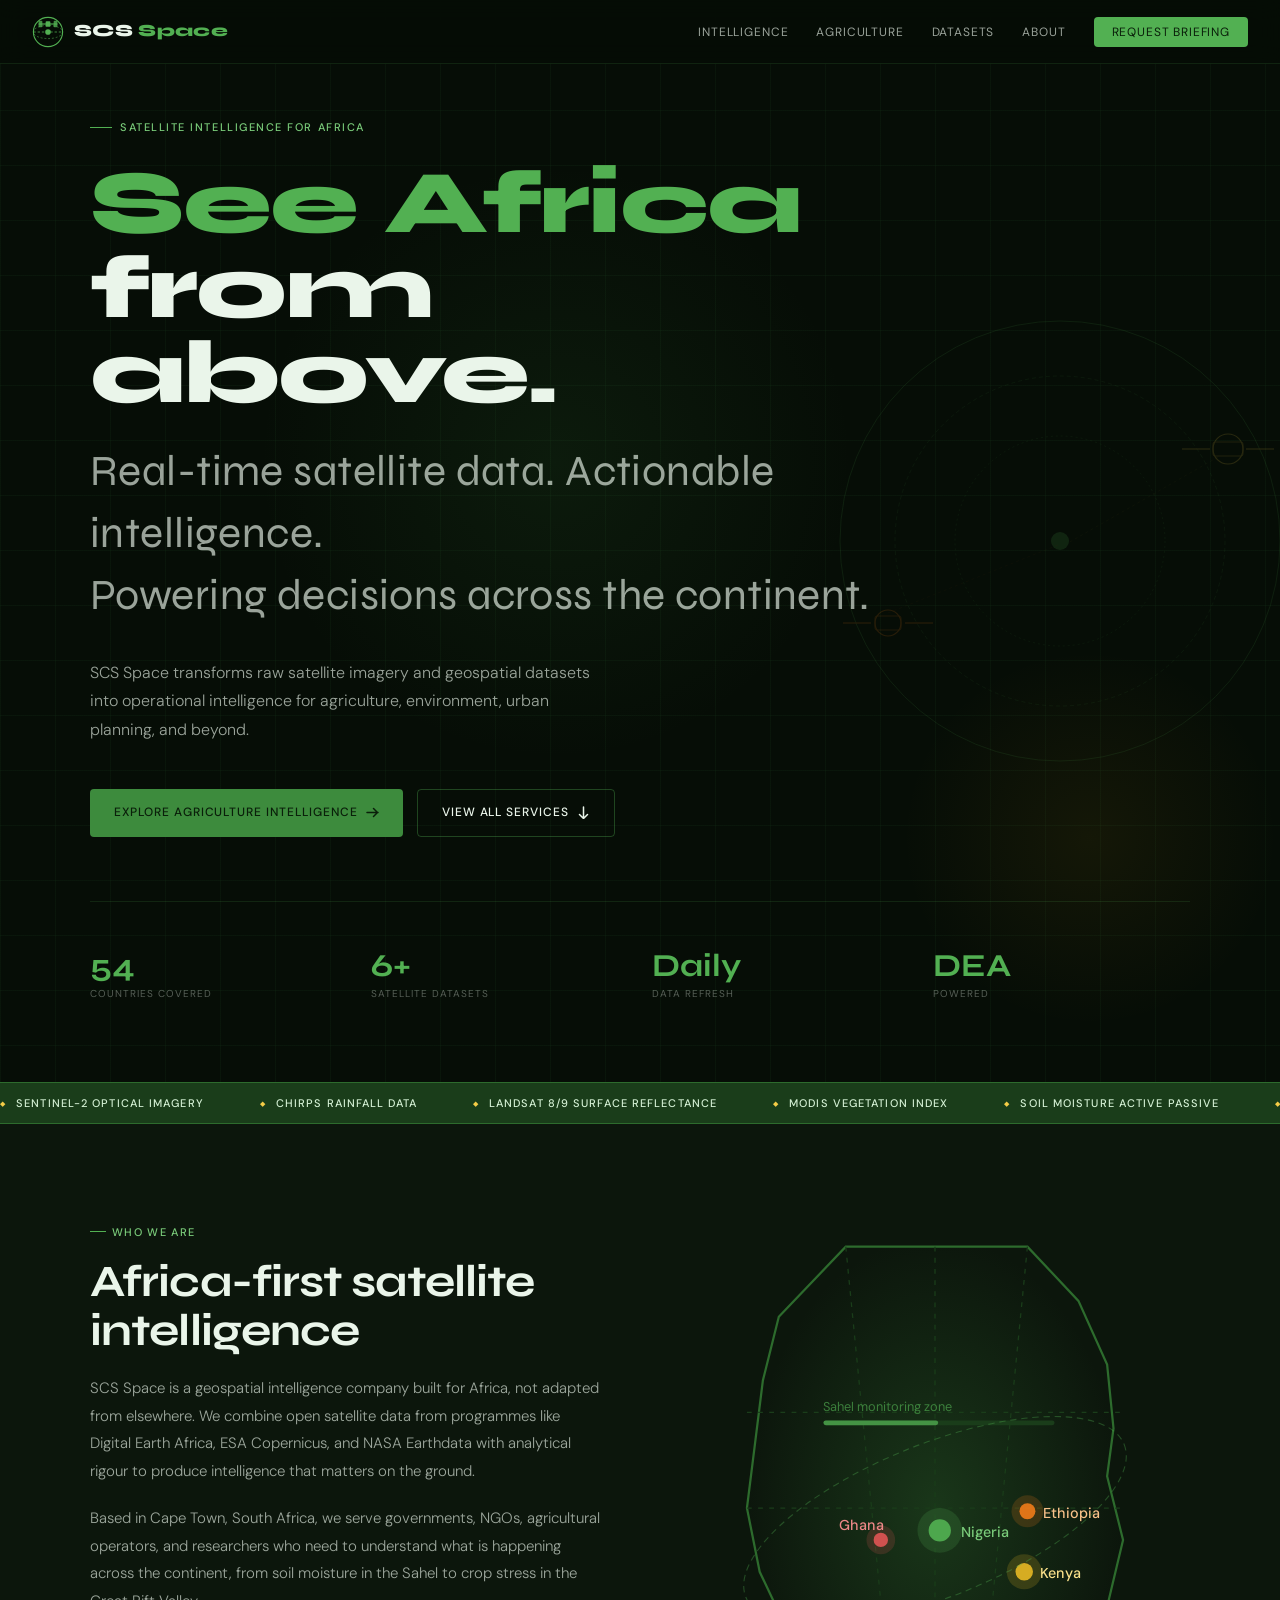
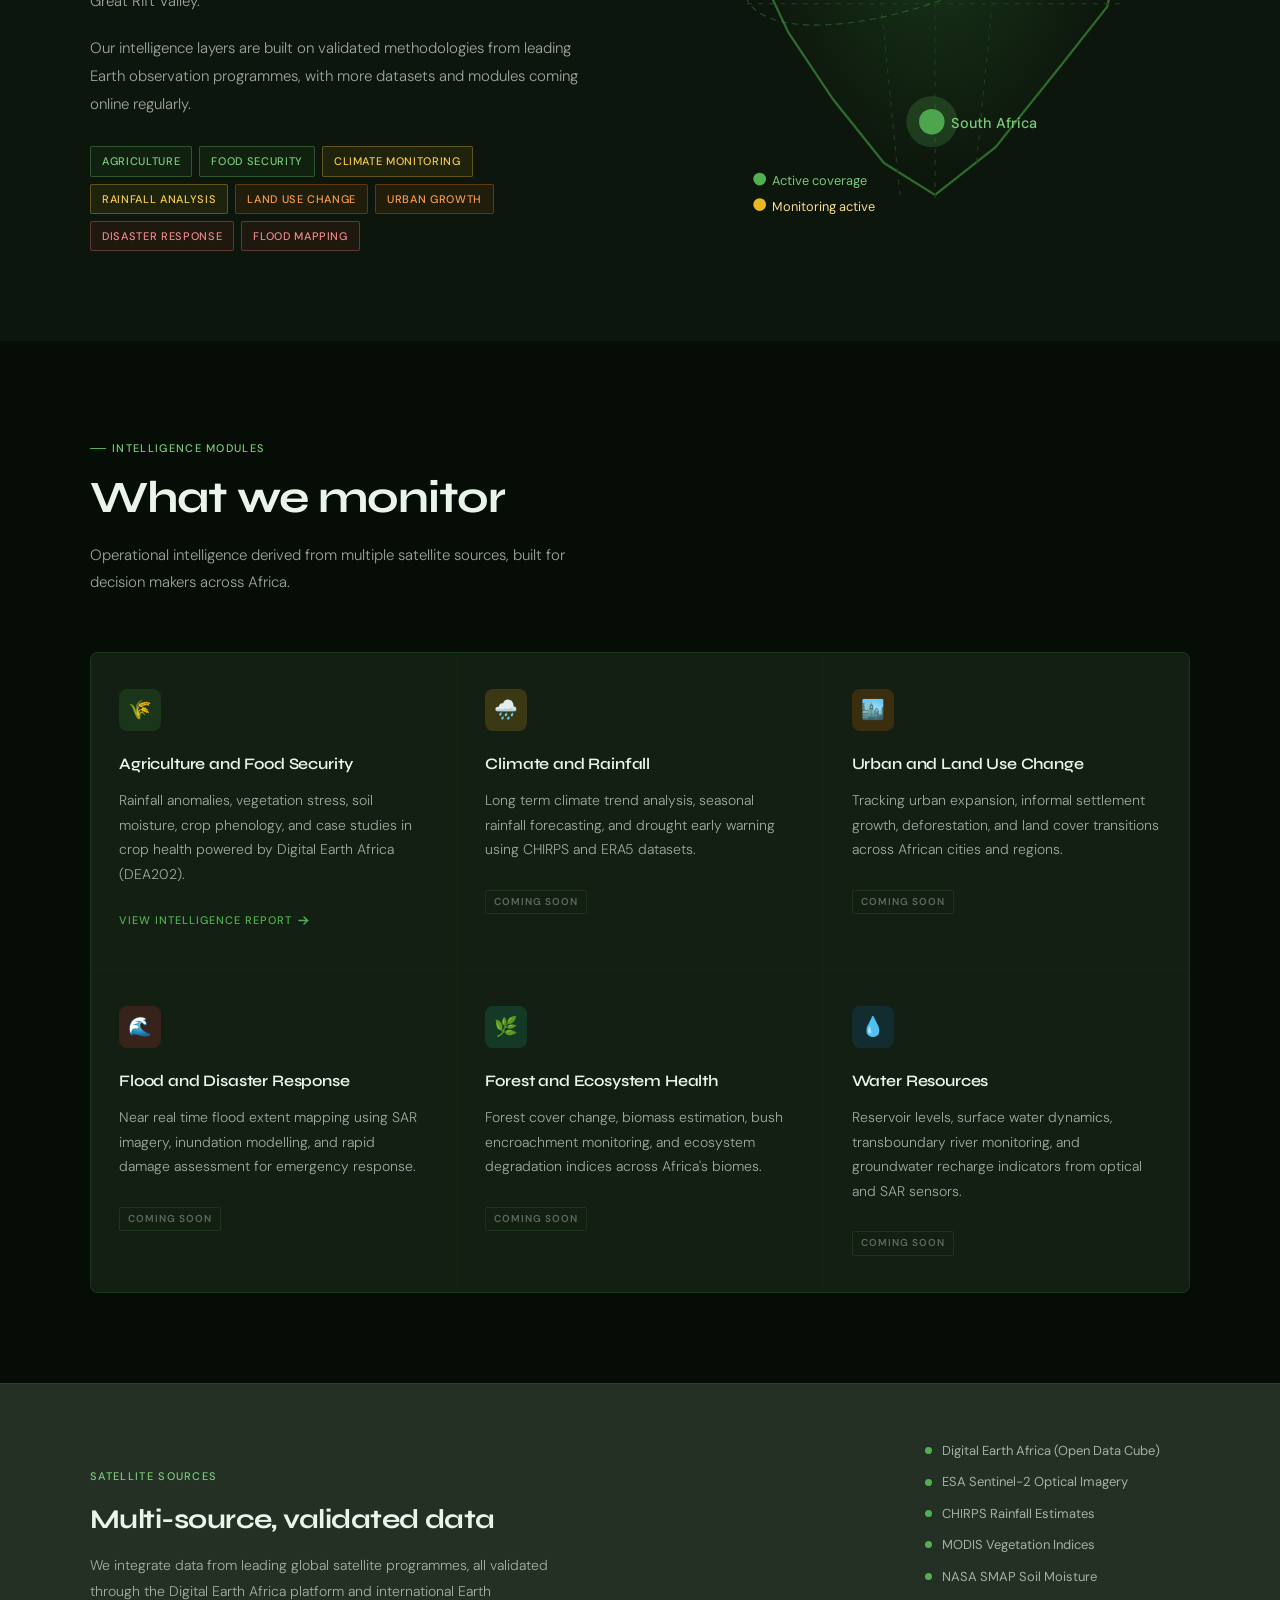
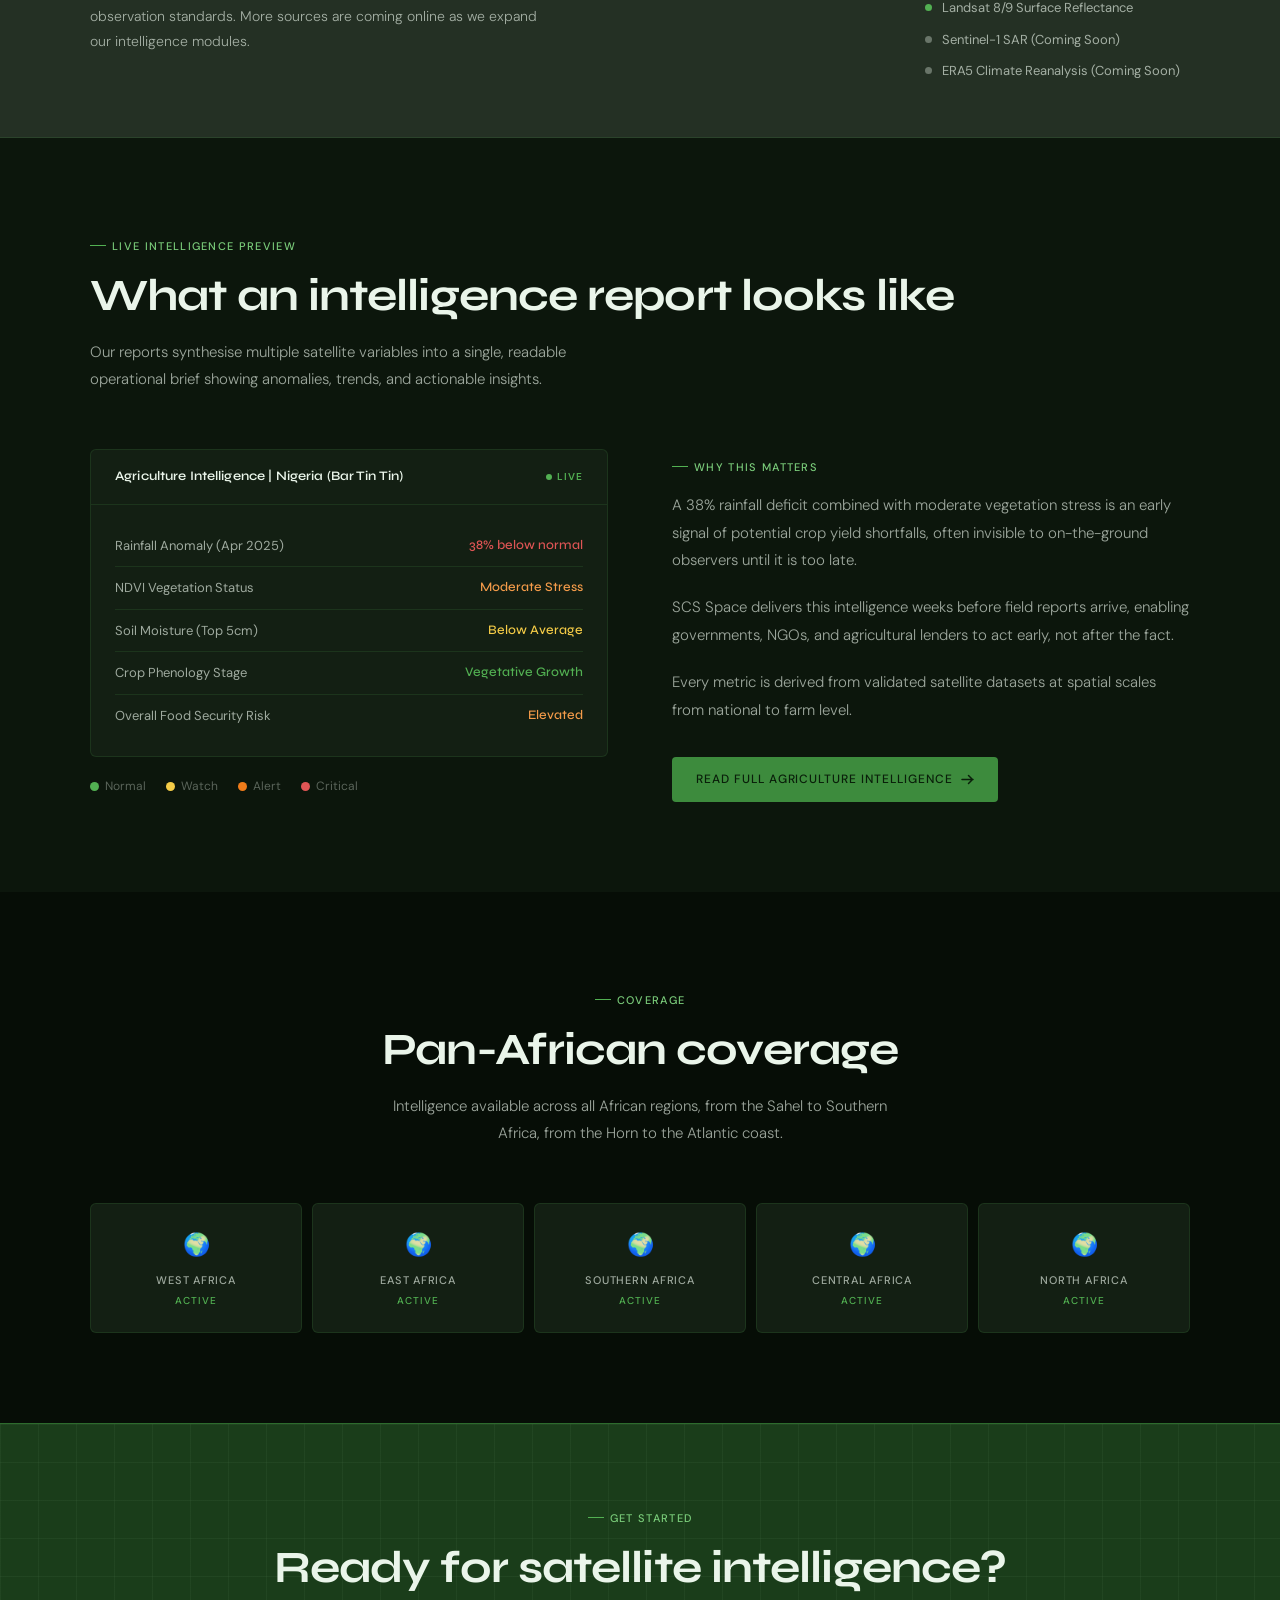
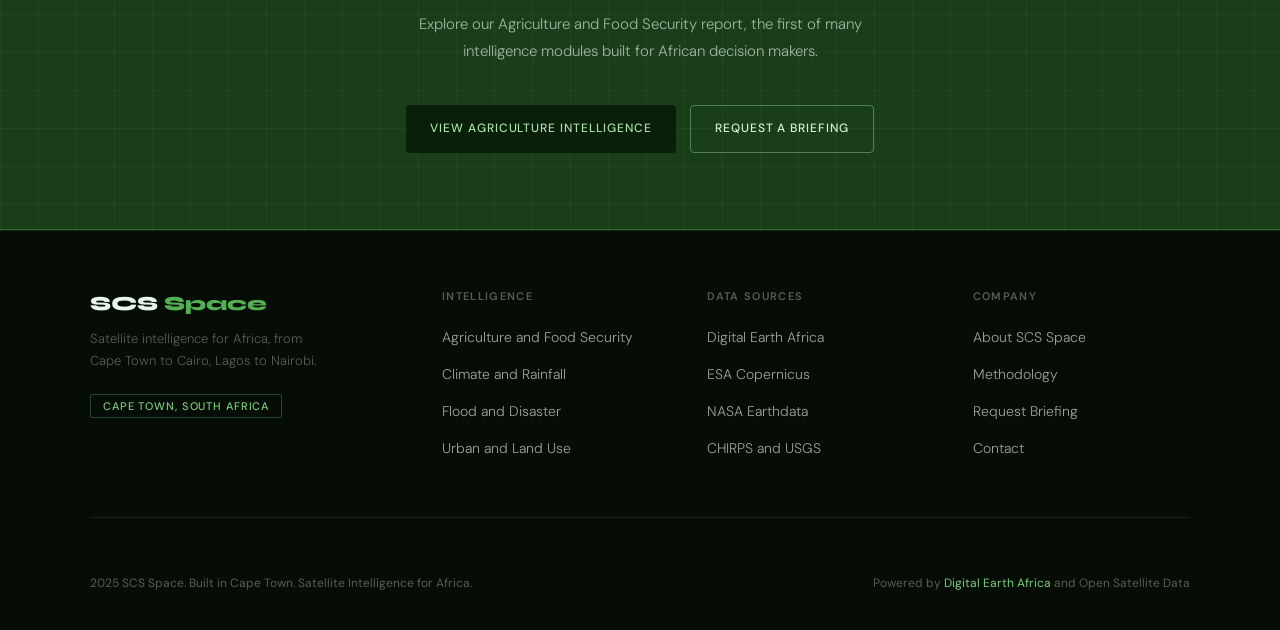
==== index.html @ 8b02757e "Add homepage, agriculture page and shared stylesheet" ====
<!DOCTYPE html>
<html lang="en">
<head>
<meta charset="UTF-8">
<meta name="viewport" content="width=device-width, initial-scale=1.0">
<title>SCS Space | Satellite Intelligence for Africa</title>
<link rel="preconnect" href="https://fonts.googleapis.com">
<link rel="preconnect" href="https://fonts.gstatic.com" crossorigin>
<link href="https://fonts.googleapis.com/css2?family=Syne:wght@400;500;600;700;800&family=DM+Sans:wght@300;400;500&display=swap" rel="stylesheet">
<link rel="stylesheet" href="style.css">
</head>
<body>

<!-- NAV -->
<nav>
  <a href="index.html" class="nav-logo">
    <svg width="32" height="32" viewBox="0 0 34 34" fill="none">
      <circle cx="17" cy="17" r="15.5" stroke="#52b052" stroke-width="1.2"/>
      <circle cx="17" cy="17" r="3" fill="#52b052"/>
      <line x1="1.5" y1="17" x2="32.5" y2="17" stroke="#52b052" stroke-width="0.8" stroke-dasharray="2.5 2"/>
      <ellipse cx="17" cy="17" rx="15.5" ry="7" stroke="#52b052" stroke-width="0.6" stroke-dasharray="2 2"/>
      <rect x="7" y="5" width="4" height="7" rx="1" fill="#52b052" opacity="0.8"/>
      <rect x="23" y="5" width="4" height="7" rx="1" fill="#52b052" opacity="0.8"/>
      <line x1="7" y1="8.5" x2="27" y2="8.5" stroke="#52b052" stroke-width="1.2"/>
      <rect x="14.5" y="5.5" width="5" height="6" rx="1" fill="#52b052"/>
    </svg>
    <span class="nav-logo-text">SCS <span>Space</span></span>
  </a>
  <ul class="nav-links">
    <li><a href="#">Intelligence</a></li>
    <li><a href="agriculture.html">Agriculture</a></li>
    <li><a href="#">Datasets</a></li>
    <li><a href="#">About</a></li>
    <li><a href="#" class="nav-cta">Request Briefing</a></li>
  </ul>
  <button class="nav-toggle" id="navToggle" aria-label="Open menu">
    <span></span><span></span><span></span>
  </button>
</nav>

<!-- MOBILE NAV -->
<div class="nav-mobile" id="navMobile">
  <a href="#">Intelligence</a>
  <a href="agriculture.html">Agriculture</a>
  <a href="#">Datasets</a>
  <a href="#">About</a>
  <a href="#">Request Briefing</a>
</div>


<!-- HERO -->
<section class="hero">
  <div class="hero-grid-bg"></div>
  <div class="hero-glow"></div>
  <div class="hero-glow2"></div>

  <svg class="hero-visual" width="500" height="500" viewBox="0 0 500 500" fill="none">
    <circle cx="250" cy="250" r="220" stroke="#52b052" stroke-width="0.8"/>
    <circle cx="250" cy="250" r="165" stroke="#52b052" stroke-width="0.5" stroke-dasharray="4 3"/>
    <circle cx="250" cy="250" r="105" stroke="#52b052" stroke-width="0.5" stroke-dasharray="2 3"/>
    <circle cx="250" cy="250" r="9" fill="#52b052"/>
    <circle cx="418" cy="158" r="15" stroke="#f5cc47" stroke-width="1.2"/>
    <line x1="400" y1="158" x2="372" y2="158" stroke="#f5cc47" stroke-width="1.2"/>
    <line x1="436" y1="158" x2="464" y2="158" stroke="#f5cc47" stroke-width="1.2"/>
    <rect x="403" y="151" width="30" height="14" rx="2" stroke="#f5cc47" stroke-width="0.8" fill="none"/>
    <circle cx="78" cy="332" r="13" stroke="#f07c1a" stroke-width="1.2"/>
    <line x1="61" y1="332" x2="33" y2="332" stroke="#f07c1a" stroke-width="1.2"/>
    <line x1="95" y1="332" x2="123" y2="332" stroke="#f07c1a" stroke-width="1.2"/>
    <rect x="65" y="325" width="26" height="14" rx="2" stroke="#f07c1a" stroke-width="0.8" fill="none"/>
    <line x1="408" y1="166" x2="258" y2="252" stroke="#f5cc47" stroke-width="0.5" opacity="0.4" stroke-dasharray="3 3"/>
    <line x1="78" y1="322" x2="248" y2="254" stroke="#f07c1a" stroke-width="0.5" opacity="0.4" stroke-dasharray="3 3"/>
  </svg>

  <div class="hero-content">
    <div class="hero-eyebrow">Satellite Intelligence for Africa</div>
    <h1 class="hero-title">
      <span class="accent">See Africa</span><br>from above.
      <span class="sub">Real-time satellite data. Actionable intelligence.<br>Powering decisions across the continent.</span>
    </h1>
    <p class="hero-desc">SCS Space transforms raw satellite imagery and geospatial datasets into operational intelligence for agriculture, environment, urban planning, and beyond.</p>
    <div class="hero-actions">
      <a href="agriculture.html" class="btn-primary">
        Explore Agriculture Intelligence
        <svg width="13" height="13" viewBox="0 0 13 13" fill="none"><path d="M1 6.5h11M7.5 2.5l4 4-4 4" stroke="currentColor" stroke-width="1.5" stroke-linecap="round" stroke-linejoin="round"/></svg>
      </a>
      <a href="#services" class="btn-secondary">
        View All Services
        <svg width="13" height="13" viewBox="0 0 13 13" fill="none"><path d="M6.5 1v11M2.5 8.5l4 4 4-4" stroke="currentColor" stroke-width="1.5" stroke-linecap="round" stroke-linejoin="round"/></svg>
      </a>
    </div>
    <div class="hero-stats">
      <div><div class="hero-stat-num">54</div><div class="hero-stat-label">Countries Covered</div></div>
      <div><div class="hero-stat-num">6+</div><div class="hero-stat-label">Satellite Datasets</div></div>
      <div><div class="hero-stat-num">Daily</div><div class="hero-stat-label">Data Refresh</div></div>
      <div><div class="hero-stat-num">DEA</div><div class="hero-stat-label">Powered</div></div>
    </div>
  </div>
</section>


<!-- TICKER -->
<div class="ticker-strip">
  <div class="ticker-inner">
    <span>Sentinel-2 Optical Imagery</span><span>CHIRPS Rainfall Data</span><span>Landsat 8/9 Surface Reflectance</span><span>MODIS Vegetation Index</span><span>Soil Moisture Active Passive</span><span>Digital Earth Africa</span><span>Sentinel-1 SAR</span><span>ERA5 Climate Reanalysis</span><span>Copernicus Land Service</span>
    <span>Sentinel-2 Optical Imagery</span><span>CHIRPS Rainfall Data</span><span>Landsat 8/9 Surface Reflectance</span><span>MODIS Vegetation Index</span><span>Soil Moisture Active Passive</span><span>Digital Earth Africa</span><span>Sentinel-1 SAR</span><span>ERA5 Climate Reanalysis</span><span>Copernicus Land Service</span>
  </div>
</div>


<!-- ABOUT -->
<section class="about" id="about">
  <div class="section-inner">
    <div class="about-grid">
      <div class="fade-in">
        <div class="section-tag">Who We Are</div>
        <h2 class="section-heading">Africa-first satellite intelligence</h2>
        <p class="about-body">SCS Space is a geospatial intelligence company built for Africa, not adapted from elsewhere. We combine open satellite data from programmes like Digital Earth Africa, ESA Copernicus, and NASA Earthdata with analytical rigour to produce intelligence that matters on the ground.</p>
        <p class="about-body">Based in Cape Town, South Africa, we serve governments, NGOs, agricultural operators, and researchers who need to understand what is happening across the continent, from soil moisture in the Sahel to crop stress in the Great Rift Valley.</p>
        <p class="about-body">Our intelligence layers are built on validated methodologies from leading Earth observation programmes, with more datasets and modules coming online regularly.</p>
        <div class="about-pills">
          <span class="about-pill pill-g">Agriculture</span>
          <span class="about-pill pill-g">Food Security</span>
          <span class="about-pill pill-y">Climate Monitoring</span>
          <span class="about-pill pill-y">Rainfall Analysis</span>
          <span class="about-pill pill-o">Land Use Change</span>
          <span class="about-pill pill-o">Urban Growth</span>
          <span class="about-pill pill-r">Disaster Response</span>
          <span class="about-pill pill-r">Flood Mapping</span>
        </div>
      </div>
      <div class="fade-in d2">
        <svg viewBox="0 0 320 390" width="100%" xmlns="http://www.w3.org/2000/svg">
          <defs>
            <radialGradient id="ga" cx="50%" cy="48%" r="50%">
              <stop offset="0%" stop-color="#3d8b3d" stop-opacity="0.28"/>
              <stop offset="100%" stop-color="#3d8b3d" stop-opacity="0"/>
            </radialGradient>
          </defs>
          <path d="M104,18 L218,18 L250,52 L268,92 L272,132 L268,162 L278,202 L268,244 L238,282 L198,332 L160,362 L128,342 L96,302 L68,260 L50,222 L42,182 L47,142 L52,102 L62,62 Z" fill="url(#ga)" stroke="#2d6b2d" stroke-width="1.4"/>
          <line x1="42" y1="122" x2="278" y2="122" stroke="#1a3d1a" stroke-width="0.8" stroke-dasharray="3 4"/>
          <line x1="42" y1="182" x2="278" y2="182" stroke="#1a3d1a" stroke-width="0.8" stroke-dasharray="3 4"/>
          <line x1="42" y1="242" x2="278" y2="242" stroke="#1a3d1a" stroke-width="0.8" stroke-dasharray="3 4"/>
          <line x1="104" y1="18" x2="138" y2="362" stroke="#1a3d1a" stroke-width="0.8" stroke-dasharray="3 4"/>
          <line x1="160" y1="18" x2="160" y2="365" stroke="#1a3d1a" stroke-width="0.8" stroke-dasharray="3 4"/>
          <line x1="218" y1="18" x2="186" y2="342" stroke="#1a3d1a" stroke-width="0.8" stroke-dasharray="3 4"/>
          <circle cx="163" cy="196" r="7" fill="#52b052" opacity="0.9"/>
          <circle cx="163" cy="196" r="14" fill="#52b052" opacity="0.18"/>
          <text x="176" y="200" font-size="9" fill="#7acc7a" font-family="DM Sans,sans-serif" font-weight="500">Nigeria</text>
          <circle cx="216" cy="222" r="5.5" fill="#e8b825" opacity="0.9"/>
          <circle cx="216" cy="222" r="11" fill="#e8b825" opacity="0.18"/>
          <text x="226" y="226" font-size="9" fill="#f9e08a" font-family="DM Sans,sans-serif" font-weight="500">Kenya</text>
          <circle cx="218" cy="184" r="5" fill="#f07c1a" opacity="0.9"/>
          <circle cx="218" cy="184" r="10" fill="#f07c1a" opacity="0.18"/>
          <text x="228" y="188" font-size="9" fill="#f9c28a" font-family="DM Sans,sans-serif" font-weight="500">Ethiopia</text>
          <circle cx="158" cy="316" r="8" fill="#52b052" opacity="0.9"/>
          <circle cx="158" cy="316" r="16" fill="#52b052" opacity="0.22"/>
          <text x="170" y="320" font-size="9" fill="#7acc7a" font-family="DM Sans,sans-serif" font-weight="500">South Africa</text>
          <circle cx="126" cy="202" r="4.5" fill="#e05555" opacity="0.9"/>
          <circle cx="126" cy="202" r="9" fill="#e05555" opacity="0.18"/>
          <text x="100" y="196" font-size="9" fill="#ee8888" font-family="DM Sans,sans-serif" font-weight="500">Ghana</text>
          <rect x="90" y="127" width="145" height="3" rx="1.5" fill="#1a3d1a"/>
          <rect x="90" y="127" width="72" height="3" rx="1.5" fill="#52b052" opacity="0.75"/>
          <text x="90" y="121" font-size="8" fill="#52b052" font-family="DM Sans,sans-serif" opacity="0.65">Sahel monitoring zone</text>
          <ellipse cx="160" cy="190" rx="128" ry="48" stroke="#52b052" stroke-width="0.7" fill="none" stroke-dasharray="4 3" opacity="0.35" transform="rotate(-22 160 190)"/>
          <circle cx="50" cy="352" r="4" fill="#52b052"/>
          <text x="58" y="356" font-size="8" fill="#7acc7a" font-family="DM Sans,sans-serif">Active coverage</text>
          <circle cx="50" cy="368" r="4" fill="#e8b825"/>
          <text x="58" y="372" font-size="8" fill="#f9e08a" font-family="DM Sans,sans-serif">Monitoring active</text>
        </svg>
      </div>
    </div>
  </div>
</section>


<!-- SERVICES -->
<section class="services" id="services">
  <div class="section-inner">
    <div class="fade-in">
      <div class="section-tag">Intelligence Modules</div>
      <h2 class="section-heading">What we monitor</h2>
      <p class="section-subheading">Operational intelligence derived from multiple satellite sources, built for decision makers across Africa.</p>
    </div>
    <div class="services-grid fade-in">

      <div class="svc cg">
        <div class="svc-icon ig">🌾</div>
        <h3 class="svc-name">Agriculture and Food Security</h3>
        <p class="svc-desc">Rainfall anomalies, vegetation stress, soil moisture, crop phenology, and case studies in crop health powered by Digital Earth Africa (DEA202).</p>
        <a href="agriculture.html" class="svc-link lg">View Intelligence Report <svg width="11" height="11" viewBox="0 0 11 11" fill="none"><path d="M1 5.5h9M6 2l3.5 3.5L6 9" stroke="currentColor" stroke-width="1.4" stroke-linecap="round" stroke-linejoin="round"/></svg></a>
      </div>

      <div class="svc cy">
        <div class="svc-icon iy">🌧️</div>
        <h3 class="svc-name">Climate and Rainfall</h3>
        <p class="svc-desc">Long term climate trend analysis, seasonal rainfall forecasting, and drought early warning using CHIRPS and ERA5 datasets.</p>
        <span class="coming-badge">Coming Soon</span>
      </div>

      <div class="svc co">
        <div class="svc-icon io">🏙️</div>
        <h3 class="svc-name">Urban and Land Use Change</h3>
        <p class="svc-desc">Tracking urban expansion, informal settlement growth, deforestation, and land cover transitions across African cities and regions.</p>
        <span class="coming-badge">Coming Soon</span>
      </div>

      <div class="svc cr">
        <div class="svc-icon ir">🌊</div>
        <h3 class="svc-name">Flood and Disaster Response</h3>
        <p class="svc-desc">Near real time flood extent mapping using SAR imagery, inundation modelling, and rapid damage assessment for emergency response.</p>
        <span class="coming-badge">Coming Soon</span>
      </div>

      <div class="svc ct">
        <div class="svc-icon it">🌿</div>
        <h3 class="svc-name">Forest and Ecosystem Health</h3>
        <p class="svc-desc">Forest cover change, biomass estimation, bush encroachment monitoring, and ecosystem degradation indices across Africa's biomes.</p>
        <span class="coming-badge">Coming Soon</span>
      </div>

      <div class="svc cb">
        <div class="svc-icon ib">💧</div>
        <h3 class="svc-name">Water Resources</h3>
        <p class="svc-desc">Reservoir levels, surface water dynamics, transboundary river monitoring, and groundwater recharge indicators from optical and SAR sensors.</p>
        <span class="coming-badge">Coming Soon</span>
      </div>

    </div>
  </div>
</section>


<!-- DATA SOURCES -->
<div class="data-strip">
  <div class="data-strip-inner">
    <div class="fade-in">
      <div class="ds-label">Satellite Sources</div>
      <h3 class="ds-heading">Multi-source, validated data</h3>
      <p class="ds-body">We integrate data from leading global satellite programmes, all validated through the Digital Earth Africa platform and international Earth observation standards. More sources are coming online as we expand our intelligence modules.</p>
    </div>
    <div class="ds-list fade-in d2">
      <div class="ds-item"><span class="dot dot-a"></span>Digital Earth Africa (Open Data Cube)</div>
      <div class="ds-item"><span class="dot dot-a"></span>ESA Sentinel-2 Optical Imagery</div>
      <div class="ds-item"><span class="dot dot-a"></span>CHIRPS Rainfall Estimates</div>
      <div class="ds-item"><span class="dot dot-a"></span>MODIS Vegetation Indices</div>
      <div class="ds-item"><span class="dot dot-a"></span>NASA SMAP Soil Moisture</div>
      <div class="ds-item"><span class="dot dot-a"></span>Landsat 8/9 Surface Reflectance</div>
      <div class="ds-item"><span class="dot dot-s"></span>Sentinel-1 SAR (Coming Soon)</div>
      <div class="ds-item"><span class="dot dot-s"></span>ERA5 Climate Reanalysis (Coming Soon)</div>
    </div>
  </div>
</div>


<!-- INTEL PREVIEW -->
<section class="intel-promo">
  <div class="section-inner">
    <div class="section-tag">Live Intelligence Preview</div>
    <h2 class="section-heading fade-in">What an intelligence report looks like</h2>
    <p class="section-subheading fade-in">Our reports synthesise multiple satellite variables into a single, readable operational brief showing anomalies, trends, and actionable insights.</p>
    <div class="intel-grid">
      <div class="fade-in">
        <div class="intel-card">
          <div class="intel-card-header">
            <span class="intel-card-title">Agriculture Intelligence | Nigeria (Bar Tin Tin)</span>
            <span class="status-live">Live</span>
          </div>
          <div class="intel-card-body">
            <div class="intel-row"><span class="intel-row-label">Rainfall Anomaly (Apr 2025)</span><span class="intel-row-value vr">38% below normal</span></div>
            <div class="intel-row"><span class="intel-row-label">NDVI Vegetation Status</span><span class="intel-row-value vo">Moderate Stress</span></div>
            <div class="intel-row"><span class="intel-row-label">Soil Moisture (Top 5cm)</span><span class="intel-row-value vy">Below Average</span></div>
            <div class="intel-row"><span class="intel-row-label">Crop Phenology Stage</span><span class="intel-row-value vg">Vegetative Growth</span></div>
            <div class="intel-row"><span class="intel-row-label">Overall Food Security Risk</span><span class="intel-row-value vo">Elevated</span></div>
          </div>
        </div>
        <div class="legend-row">
          <div class="legend-item"><span class="legend-dot" style="background:var(--g400)"></span>Normal</div>
          <div class="legend-item"><span class="legend-dot" style="background:var(--y300)"></span>Watch</div>
          <div class="legend-item"><span class="legend-dot" style="background:var(--o400)"></span>Alert</div>
          <div class="legend-item"><span class="legend-dot" style="background:var(--r400)"></span>Critical</div>
        </div>
      </div>
      <div class="fade-in d2">
        <div class="section-tag" style="margin-bottom:1rem;">Why this matters</div>
        <p style="font-size:15px;font-weight:300;color:var(--ts);line-height:1.85;margin-bottom:1.2rem;">A 38% rainfall deficit combined with moderate vegetation stress is an early signal of potential crop yield shortfalls, often invisible to on-the-ground observers until it is too late.</p>
        <p style="font-size:15px;font-weight:300;color:var(--ts);line-height:1.85;margin-bottom:1.2rem;">SCS Space delivers this intelligence weeks before field reports arrive, enabling governments, NGOs, and agricultural lenders to act early, not after the fact.</p>
        <p style="font-size:15px;font-weight:300;color:var(--ts);line-height:1.85;margin-bottom:2rem;">Every metric is derived from validated satellite datasets at spatial scales from national to farm level.</p>
        <a href="agriculture.html" class="btn-primary">Read Full Agriculture Intelligence <svg width="13" height="13" viewBox="0 0 13 13" fill="none"><path d="M1 6.5h11M7.5 2.5l4 4-4 4" stroke="currentColor" stroke-width="1.5" stroke-linecap="round" stroke-linejoin="round"/></svg></a>
      </div>
    </div>
  </div>
</section>


<!-- COVERAGE -->
<section class="coverage" id="coverage">
  <div class="section-inner">
    <div class="section-tag" style="justify-content:center;">Coverage</div>
    <h2 class="section-heading fade-in">Pan-African coverage</h2>
    <p class="section-subheading fade-in" style="margin:0 auto 3.5rem;">Intelligence available across all African regions, from the Sahel to Southern Africa, from the Horn to the Atlantic coast.</p>
    <div class="region-grid fade-in">
      <div class="region-card"><span class="region-flag">🌍</span><div class="region-name">West Africa</div><div class="region-status">Active</div></div>
      <div class="region-card"><span class="region-flag">🌍</span><div class="region-name">East Africa</div><div class="region-status">Active</div></div>
      <div class="region-card"><span class="region-flag">🌍</span><div class="region-name">Southern Africa</div><div class="region-status">Active</div></div>
      <div class="region-card"><span class="region-flag">🌍</span><div class="region-name">Central Africa</div><div class="region-status">Active</div></div>
      <div class="region-card"><span class="region-flag">🌍</span><div class="region-name">North Africa</div><div class="region-status">Active</div></div>
    </div>
  </div>
</section>


<!-- CTA -->
<section class="cta-section">
  <div class="section-tag" style="justify-content:center;position:relative;">Get Started</div>
  <h2 class="section-heading" style="position:relative;">Ready for satellite intelligence?</h2>
  <p class="section-subheading" style="margin:0 auto 2.5rem;position:relative;">Explore our Agriculture and Food Security report, the first of many intelligence modules built for African decision makers.</p>
  <div class="cta-actions">
    <a href="agriculture.html" class="btn-primary" style="background:var(--g900);color:var(--g200);">View Agriculture Intelligence</a>
    <a href="#" class="btn-secondary" style="border-color:rgba(168,224,168,0.4);color:var(--g100);">Request a Briefing</a>
  </div>
</section>


<!-- FOOTER -->
<footer>
  <div class="footer-inner">
    <div class="footer-top">
      <div>
        <div class="footer-brand-name">SCS <span>Space</span></div>
        <p class="footer-tagline">Satellite intelligence for Africa, from Cape Town to Cairo, Lagos to Nairobi.</p>
        <span class="footer-badge">Cape Town, South Africa</span>
      </div>
      <div>
        <div class="footer-col-title">Intelligence</div>
        <ul class="footer-links">
          <li><a href="agriculture.html">Agriculture and Food Security</a></li>
          <li><a href="#">Climate and Rainfall</a></li>
          <li><a href="#">Flood and Disaster</a></li>
          <li><a href="#">Urban and Land Use</a></li>
        </ul>
      </div>
      <div>
        <div class="footer-col-title">Data Sources</div>
        <ul class="footer-links">
          <li><a href="#">Digital Earth Africa</a></li>
          <li><a href="#">ESA Copernicus</a></li>
          <li><a href="#">NASA Earthdata</a></li>
          <li><a href="#">CHIRPS and USGS</a></li>
        </ul>
      </div>
      <div>
        <div class="footer-col-title">Company</div>
        <ul class="footer-links">
          <li><a href="#">About SCS Space</a></li>
          <li><a href="#">Methodology</a></li>
          <li><a href="#">Request Briefing</a></li>
          <li><a href="#">Contact</a></li>
        </ul>
      </div>
    </div>
    <div class="footer-bottom">
      <p class="footer-copy">2025 SCS Space. Built in Cape Town. Satellite Intelligence for Africa.</p>
      <p class="footer-copy">Powered by <a href="https://www.digitalearthafrica.org" target="_blank">Digital Earth Africa</a> and Open Satellite Data</p>
    </div>
  </div>
</footer>


<script>
// Scroll fade-in
const obs = new IntersectionObserver(entries => {
  entries.forEach(e => { if (e.isIntersecting) e.target.classList.add('visible'); });
}, { threshold: 0.08, rootMargin: '0px 0px -40px 0px' });
document.querySelectorAll('.fade-in').forEach(el => obs.observe(el));

// Mobile nav toggle
const toggle = document.getElementById('navToggle');
const mobileNav = document.getElementById('navMobile');
toggle.addEventListener('click', () => {
  const open = mobileNav.classList.toggle('open');
  toggle.setAttribute('aria-expanded', open);
  const spans = toggle.querySelectorAll('span');
  if (open) {
    spans[0].style.transform = 'translateY(7px) rotate(45deg)';
    spans[1].style.opacity = '0';
    spans[2].style.transform = 'translateY(-7px) rotate(-45deg)';
  } else {
    spans.forEach(s => { s.style.transform = ''; s.style.opacity = ''; });
  }
});
// Close mobile nav on link click
mobileNav.querySelectorAll('a').forEach(a => a.addEventListener('click', () => {
  mobileNav.classList.remove('open');
  toggle.setAttribute('aria-expanded', false);
  toggle.querySelectorAll('span').forEach(s => { s.style.transform = ''; s.style.opacity = ''; });
}));
</script>
</body>
</html>
---- style.css ----
/* ============================================================
   SCS Space — Shared Stylesheet
   style.css
   Used by: index.html, agriculture.html
   ============================================================ */

/* ── GOOGLE FONTS imported in HTML ── */

/* ── CSS VARIABLES ── */
:root {
  --g900:#0a1f0a; --g800:#122612; --g700:#1a3d1a; --g600:#2d6b2d;
  --g500:#3d8b3d; --g400:#52b052; --g300:#7acc7a; --g200:#a8e0a8; --g100:#d4f0d4;
  --y400:#e8b825; --y300:#f5cc47; --y200:#f9e08a; --y100:#fdf3c7;
  --o500:#d96b00; --o400:#f07c1a; --o300:#f59c4a; --o200:#f9c28a; --o100:#fde7cc;
  --r600:#a62626; --r500:#c93535; --r400:#e05555; --r300:#ee8888; --r100:#fce6e6;
  --dark:#060d06;  --dark2:#0c160c; --dark3:#131f13;
  --surf:#243024;  --surf2:#2c392c;
  --bdr:rgba(82,176,82,0.15);
  --bdrb:rgba(82,176,82,0.35);
  --tp:#eaf5ea;
  --ts:rgba(234,245,234,0.65);
  --tm:rgba(234,245,234,0.35);
  --fd:'Syne', sans-serif;
  --fb:'DM Sans', sans-serif;
  --fm:'DM Mono', monospace;
}

/* ── RESET ── */
*, *::before, *::after { box-sizing: border-box; margin: 0; padding: 0; }
html { scroll-behavior: smooth; }
body {
  background: var(--dark);
  color: var(--tp);
  font-family: var(--fb);
  font-size: 16px;
  line-height: 1.65;
  overflow-x: hidden;
}

/* ============================================================
   NAVIGATION
   ============================================================ */
nav {
  position: fixed; top: 0; left: 0; right: 0; z-index: 100;
  display: flex; align-items: center; justify-content: space-between;
  padding: 0 2rem; height: 64px;
  background: rgba(6,13,6,0.92);
  backdrop-filter: blur(12px);
  border-bottom: 1px solid var(--bdr);
}
.nav-logo { display: flex; align-items: center; gap: 10px; text-decoration: none; }
.nav-logo-text { font-family: var(--fd); font-weight: 800; font-size: 17px; color: var(--tp); letter-spacing: 0.02em; }
.nav-logo-text span { color: var(--g400); }
.nav-links { display: flex; align-items: center; gap: 1.75rem; list-style: none; }
.nav-links a {
  font-size: 12px; font-weight: 400; color: var(--ts);
  text-decoration: none; letter-spacing: 0.07em; text-transform: uppercase;
  transition: color 0.2s;
}
.nav-links a:hover, .nav-links a.active { color: var(--g300); }
.nav-links a.active { border-bottom: 1px solid var(--g400); padding-bottom: 2px; }
.nav-cta {
  color: var(--g900) !important;
  background: var(--g400) !important;
  padding: 7px 18px; border-radius: 4px;
  transition: background 0.2s !important;
  border-bottom: none !important;
}
.nav-cta:hover { background: var(--g300) !important; }

/* Mobile toggle */
.nav-toggle {
  display: none; flex-direction: column; gap: 5px;
  cursor: pointer; padding: 6px; background: none; border: none;
}
.nav-toggle span {
  display: block; width: 22px; height: 2px;
  background: var(--tp); border-radius: 1px;
  transition: transform 0.25s, opacity 0.25s;
}
.nav-mobile {
  display: none; position: fixed; top: 64px; left: 0; right: 0;
  background: rgba(6,13,6,0.97);
  border-bottom: 1px solid var(--bdr);
  padding: 1.5rem 2rem 2rem; z-index: 99;
}
.nav-mobile.open { display: flex; flex-direction: column; }
.nav-mobile a {
  font-size: 14px; color: var(--ts); text-decoration: none;
  letter-spacing: 0.07em; text-transform: uppercase;
  padding: 14px 0; border-bottom: 1px solid var(--bdr);
  display: block; transition: color 0.2s;
}
.nav-mobile a:last-child { border-bottom: none; color: var(--g400); margin-top: 0.5rem; }
.nav-mobile a:hover { color: var(--g300); }

/* ============================================================
   SHARED SECTION UTILITIES
   ============================================================ */
section { padding: 90px 2rem; }
.section-inner { max-width: 1100px; margin: 0 auto; }

.section-tag {
  display: inline-flex; align-items: center; gap: 6px;
  font-size: 11px; font-weight: 500; letter-spacing: 0.12em;
  text-transform: uppercase; color: var(--g300); margin-bottom: 1rem;
}
.section-tag::before { content: ''; width: 16px; height: 1px; background: var(--g400); }

.section-heading {
  font-family: var(--fd);
  font-size: clamp(1.9rem, 3.5vw, 3rem);
  font-weight: 700; line-height: 1.1;
  letter-spacing: -0.02em; margin-bottom: 1.2rem;
}
.section-subheading {
  font-size: 15px; font-weight: 300; color: var(--ts);
  max-width: 520px; line-height: 1.8; margin-bottom: 3.5rem;
}

/* ============================================================
   SHARED BUTTONS
   ============================================================ */
.btn-primary {
  display: inline-flex; align-items: center; gap: 8px;
  padding: 13px 24px; background: var(--g500);
  color: var(--g900); font-family: var(--fb);
  font-size: 12px; font-weight: 500; letter-spacing: 0.08em;
  text-transform: uppercase; text-decoration: none;
  border-radius: 4px; transition: background 0.2s, transform 0.15s;
}
.btn-primary:hover { background: var(--g400); transform: translateY(-1px); }

.btn-secondary {
  display: inline-flex; align-items: center; gap: 8px;
  padding: 13px 24px; border: 1px solid var(--bdrb);
  color: var(--tp); font-family: var(--fb);
  font-size: 12px; font-weight: 500; letter-spacing: 0.08em;
  text-transform: uppercase; text-decoration: none;
  border-radius: 4px; transition: border-color 0.2s, background 0.2s;
}
.btn-secondary:hover { border-color: var(--g400); background: rgba(82,176,82,0.07); }

/* ============================================================
   SHARED ANIMATIONS
   ============================================================ */
.fade-in { opacity: 0; transform: translateY(20px); transition: opacity 0.6s ease, transform 0.6s ease; }
.fade-in.visible { opacity: 1; transform: translateY(0); }
.d1 { transition-delay: 0.1s; }
.d2 { transition-delay: 0.2s; }
.d3 { transition-delay: 0.3s; }

@keyframes pulse { 0%, 100% { opacity: 1; } 50% { opacity: 0.3; } }
@keyframes ticker { from { transform: translateX(0); } to { transform: translateX(-50%); } }

/* ============================================================
   SHARED FOOTER
   ============================================================ */
footer { background: var(--dark); border-top: 1px solid var(--bdr); padding: 56px 2rem 36px; }
.footer-inner { max-width: 1100px; margin: 0 auto; }
.footer-top {
  display: grid; grid-template-columns: 1.4fr 1fr 1fr 1fr;
  gap: 3rem; margin-bottom: 3.5rem; padding-bottom: 3.5rem;
  border-bottom: 1px solid var(--bdr);
}
.footer-brand-name { font-family: var(--fd); font-weight: 800; font-size: 20px; margin-bottom: 0.5rem; }
.footer-brand-name span { color: var(--g400); }
.footer-tagline { font-size: 13px; font-weight: 300; color: var(--tm); line-height: 1.7; margin-bottom: 1.25rem; max-width: 230px; }
.footer-col-title { font-size: 11px; font-weight: 600; letter-spacing: 0.12em; text-transform: uppercase; color: var(--tm); margin-bottom: 1.2rem; }
.footer-links { list-style: none; display: flex; flex-direction: column; gap: 0.65rem; }
.footer-links a { font-size: 14px; font-weight: 300; color: var(--ts); text-decoration: none; transition: color 0.2s; }
.footer-links a:hover { color: var(--g300); }
.footer-bottom { display: flex; justify-content: space-between; align-items: center; gap: 1rem; flex-wrap: wrap; }
.footer-copy { font-size: 12px; color: var(--tm); }
.footer-copy a { color: var(--g300); text-decoration: none; }
.footer-badge { font-size: 11px; font-weight: 500; letter-spacing: 0.08em; text-transform: uppercase; color: var(--g300); border: 1px solid rgba(122,204,122,0.3); padding: 4px 12px; border-radius: 2px; }

/* ============================================================
   INDEX PAGE — HERO
   ============================================================ */
.hero {
  min-height: 100vh; display: flex; flex-direction: column;
  justify-content: center; padding: 110px 2rem 80px;
  position: relative; overflow: hidden;
}
.hero-grid-bg {
  position: absolute; inset: 0;
  background-image: linear-gradient(rgba(52,139,61,0.07) 1px, transparent 1px),
    linear-gradient(90deg, rgba(52,139,61,0.07) 1px, transparent 1px);
  background-size: 55px 55px; pointer-events: none;
}
.hero-glow { position: absolute; top: 15%; left: 20%; width: 600px; height: 600px; background: radial-gradient(ellipse, rgba(61,139,61,0.11) 0%, transparent 70%); pointer-events: none; }
.hero-glow2 { position: absolute; bottom: 5%; right: 0%; width: 380px; height: 380px; background: radial-gradient(ellipse, rgba(212,160,23,0.07) 0%, transparent 70%); pointer-events: none; }
.hero-content { position: relative; max-width: 1100px; margin: 0 auto; width: 100%; }
.hero-eyebrow {
  display: inline-flex; align-items: center; gap: 8px;
  font-size: 11px; font-weight: 500; letter-spacing: 0.14em;
  text-transform: uppercase; color: var(--g300); margin-bottom: 1.5rem;
}
.hero-eyebrow::before { content: ''; width: 22px; height: 1px; background: var(--g400); }
.hero-title {
  font-family: var(--fd); font-size: clamp(2.6rem, 7vw, 6.5rem);
  font-weight: 800; line-height: 0.95; letter-spacing: -0.02em;
  margin-bottom: 2rem; max-width: 780px;
}
.hero-title .accent { color: var(--g400); }
.hero-title .sub {
  display: block; font-size: 0.48em; font-weight: 400;
  color: var(--ts); letter-spacing: 0.01em; line-height: 1.45; margin-top: 0.55em;
}
.hero-desc { font-size: 16px; font-weight: 300; color: var(--ts); max-width: 500px; margin-bottom: 2.75rem; line-height: 1.8; }
.hero-actions { display: flex; gap: 0.875rem; flex-wrap: wrap; }
.hero-stats {
  display: grid; grid-template-columns: repeat(4, 1fr);
  gap: 1.5rem; margin-top: 4rem; padding-top: 3rem;
  border-top: 1px solid var(--bdr);
}
.hero-stat-num { font-family: var(--fd); font-size: 2rem; font-weight: 700; color: var(--g400); line-height: 1; margin-bottom: 4px; }
.hero-stat-label { font-size: 10px; font-weight: 400; color: var(--tm); letter-spacing: 0.1em; text-transform: uppercase; }
.hero-visual { position: absolute; right: -30px; top: 50%; transform: translateY(-50%); opacity: 0.14; pointer-events: none; }

/* ── TICKER ── */
.ticker-strip { background: var(--g700); padding: 11px 0; overflow: hidden; border-top: 1px solid var(--g600); border-bottom: 1px solid var(--g600); }
.ticker-inner { display: flex; gap: 3.5rem; animation: ticker 28s linear infinite; white-space: nowrap; width: max-content; }
.ticker-inner span { font-size: 11px; font-weight: 500; letter-spacing: 0.1em; text-transform: uppercase; color: var(--g100); display: flex; align-items: center; gap: 10px; }
.ticker-inner span::before { content: '◆'; font-size: 7px; color: var(--y300); }

/* ── ABOUT ── */
.about { background: var(--dark2); }
.about-grid { display: grid; grid-template-columns: 1fr 1fr; gap: 5rem; align-items: center; }
.about-body { font-size: 15px; font-weight: 300; color: var(--ts); line-height: 1.85; margin-bottom: 1.2rem; }
.about-pills { display: flex; flex-wrap: wrap; gap: 7px; margin-top: 1.75rem; }
.about-pill { font-size: 11px; font-weight: 500; letter-spacing: 0.06em; text-transform: uppercase; padding: 5px 11px; border-radius: 2px; border: 1px solid; }
.pill-g { color: var(--g300); border-color: rgba(122,204,122,0.3); background: rgba(61,139,61,0.1); }
.pill-y { color: var(--y300); border-color: rgba(245,204,71,0.3); background: rgba(212,160,23,0.1); }
.pill-o { color: var(--o300); border-color: rgba(240,124,26,0.3); background: rgba(217,107,0,0.1); }
.pill-r { color: var(--r300); border-color: rgba(238,136,136,0.3); background: rgba(201,53,53,0.1); }

/* ── SERVICES ── */
.services { background: var(--dark); }
.services-grid { display: grid; grid-template-columns: repeat(3, 1fr); gap: 1px; background: var(--bdr); border: 1px solid var(--bdr); border-radius: 8px; overflow: hidden; margin-top: 3.5rem; }
.svc { background: var(--dark3); padding: 2.25rem 1.75rem; transition: background 0.25s; position: relative; overflow: hidden; }
.svc::before { content: ''; position: absolute; top: 0; left: 0; right: 0; height: 3px; opacity: 0; transition: opacity 0.25s; }
.svc:hover { background: var(--surf); }
.svc:hover::before { opacity: 1; }
.cg::before { background: var(--g400); }
.cy::before { background: var(--y300); }
.co::before { background: var(--o400); }
.cr::before { background: var(--r400); }
.ct::before { background: #4dd9b8; }
.cb::before { background: #4da6ff; }
.svc-icon { width: 42px; height: 42px; border-radius: 8px; display: flex; align-items: center; justify-content: center; margin-bottom: 1.25rem; font-size: 19px; }
.ig { background: rgba(61,139,61,0.2); }
.iy { background: rgba(212,160,23,0.2); }
.io { background: rgba(217,107,0,0.2); }
.ir { background: rgba(201,53,53,0.2); }
.it { background: rgba(29,158,117,0.2); }
.ib { background: rgba(24,95,165,0.2); }
.svc-name { font-family: var(--fd); font-size: 16px; font-weight: 600; margin-bottom: 0.7rem; letter-spacing: -0.01em; }
.svc-desc { font-size: 14px; font-weight: 300; color: var(--ts); line-height: 1.75; margin-bottom: 1.25rem; }
.svc-link { font-size: 11px; font-weight: 500; letter-spacing: 0.09em; text-transform: uppercase; text-decoration: none; display: inline-flex; align-items: center; gap: 6px; transition: gap 0.2s; }
.svc-link:hover { gap: 10px; }
.lg { color: var(--g400); } .ly { color: var(--y300); } .lo { color: var(--o300); } .lr { color: var(--r300); } .lt { color: #4dd9b8; } .lb { color: #4da6ff; }
.coming-badge { font-size: 10px; font-weight: 600; letter-spacing: 0.1em; text-transform: uppercase; color: var(--tm); border: 1px solid var(--bdr); padding: 3px 8px; border-radius: 2px; display: inline-block; margin-top: 0.5rem; }

/* ── DATA STRIP ── */
.data-strip { background: var(--surf); border-top: 1px solid var(--bdr); border-bottom: 1px solid var(--bdr); padding: 56px 2rem; }
.data-strip-inner { max-width: 1100px; margin: 0 auto; display: grid; grid-template-columns: 1fr auto; gap: 4rem; align-items: center; }
.ds-label { font-size: 11px; font-weight: 500; letter-spacing: 0.12em; text-transform: uppercase; color: var(--g300); margin-bottom: 0.75rem; }
.ds-heading { font-family: var(--fd); font-size: 1.7rem; font-weight: 700; letter-spacing: -0.02em; margin-bottom: 0.7rem; }
.ds-body { font-size: 14px; font-weight: 300; color: var(--ts); max-width: 460px; line-height: 1.8; }
.ds-list { display: flex; flex-direction: column; gap: 10px; min-width: 265px; }
.ds-item { display: flex; align-items: center; gap: 10px; font-size: 13px; font-weight: 400; color: var(--ts); }
.dot { width: 7px; height: 7px; border-radius: 50%; flex-shrink: 0; }
.dot-a { background: var(--g400); }
.dot-s { background: var(--tm); }

/* ── INTEL PROMO ── */
.intel-promo { background: var(--dark2); }
.intel-grid { display: grid; grid-template-columns: 1fr 1fr; gap: 4rem; align-items: start; }
.intel-card { background: var(--dark3); border: 1px solid var(--bdr); border-radius: 6px; overflow: hidden; }
.intel-card-header { padding: 1.2rem 1.75rem; border-bottom: 1px solid var(--bdr); display: flex; align-items: center; justify-content: space-between; gap: 1rem; }
.intel-card-title { font-family: var(--fd); font-size: 13px; font-weight: 600; letter-spacing: 0.01em; }
.status-live { font-size: 10px; font-weight: 600; letter-spacing: 0.1em; text-transform: uppercase; color: var(--g400); display: flex; align-items: center; gap: 5px; white-space: nowrap; }
.status-live::before { content: ''; width: 6px; height: 6px; border-radius: 50%; background: var(--g400); animation: pulse 2s infinite; }
.intel-card-body { padding: 1.25rem 1.75rem; }
.intel-row { display: flex; justify-content: space-between; align-items: center; padding: 10px 0; border-bottom: 1px solid var(--bdr); font-size: 13px; }
.intel-row:last-child { border-bottom: none; }
.intel-row-label { color: var(--ts); }
.intel-row-value { font-weight: 500; font-family: var(--fd); font-size: 13px; }
.vg { color: var(--g400); } .vy { color: var(--y300); } .vo { color: var(--o300); } .vr { color: var(--r400); }
.legend-row { display: flex; gap: 1.25rem; margin-top: 1.25rem; flex-wrap: wrap; }
.legend-item { display: flex; align-items: center; gap: 6px; font-size: 12px; color: var(--tm); }
.legend-dot { width: 9px; height: 9px; border-radius: 50%; display: inline-block; }

/* ── COVERAGE ── */
.coverage { background: var(--dark); text-align: center; }
.region-grid { display: grid; grid-template-columns: repeat(5, 1fr); gap: 10px; }
.region-card { background: var(--dark3); border: 1px solid var(--bdr); border-radius: 6px; padding: 1.4rem 0.75rem; text-align: center; transition: border-color 0.2s, background 0.2s; }
.region-card:hover { border-color: var(--bdrb); background: var(--surf); }
.region-flag { font-size: 22px; margin-bottom: 8px; display: block; }
.region-name { font-size: 11px; font-weight: 500; letter-spacing: 0.07em; text-transform: uppercase; color: var(--ts); margin-bottom: 4px; }
.region-status { font-size: 10px; font-weight: 500; letter-spacing: 0.09em; text-transform: uppercase; color: var(--g400); }

/* ── CTA ── */
.cta-section { background: var(--g700); border-top: 1px solid var(--g600); border-bottom: 1px solid var(--g600); text-align: center; padding: 76px 2rem; position: relative; overflow: hidden; }
.cta-section::before { content: ''; position: absolute; inset: 0; background-image: linear-gradient(rgba(168,224,168,0.05) 1px, transparent 1px), linear-gradient(90deg, rgba(168,224,168,0.05) 1px, transparent 1px); background-size: 38px 38px; }
.cta-actions { display: flex; gap: 0.875rem; justify-content: center; flex-wrap: wrap; position: relative; }

/* ============================================================
   AGRICULTURE PAGE SPECIFIC
   ============================================================ */

/* Page hero */
.page-hero { padding: 120px 2rem 70px; background: var(--dark2); position: relative; overflow: hidden; border-bottom: 1px solid var(--bdr); }
.page-hero-grid { position: absolute; inset: 0; background-image: linear-gradient(rgba(52,139,61,0.06) 1px, transparent 1px), linear-gradient(90deg, rgba(52,139,61,0.06) 1px, transparent 1px); background-size: 50px 50px; pointer-events: none; }
.page-hero-glow { position: absolute; top: 0; left: 30%; width: 500px; height: 300px; background: radial-gradient(ellipse, rgba(61,139,61,0.1) 0%, transparent 70%); pointer-events: none; }
.page-hero-inner { max-width: 1100px; margin: 0 auto; position: relative; }
.breadcrumb { display: flex; align-items: center; gap: 8px; font-size: 12px; color: var(--tm); letter-spacing: 0.06em; text-transform: uppercase; margin-bottom: 1.5rem; }
.breadcrumb a { color: var(--tm); text-decoration: none; transition: color 0.2s; }
.breadcrumb a:hover { color: var(--g300); }
.breadcrumb span { color: var(--g400); }
.page-hero-tag { display: inline-flex; align-items: center; gap: 6px; font-size: 11px; font-weight: 500; letter-spacing: 0.12em; text-transform: uppercase; color: var(--g300); margin-bottom: 1rem; }
.page-hero-tag::before { content: ''; width: 16px; height: 1px; background: var(--g400); }
.page-hero-title { font-family: var(--fd); font-size: clamp(2rem, 5vw, 4rem); font-weight: 800; line-height: 1; letter-spacing: -0.02em; margin-bottom: 1.25rem; }
.page-hero-title span { color: var(--g400); }
.page-hero-desc { font-size: 16px; font-weight: 300; color: var(--ts); max-width: 620px; line-height: 1.8; margin-bottom: 2.5rem; }
.hero-meta { display: flex; flex-wrap: wrap; gap: 1rem; margin-bottom: 2.5rem; }
.hero-meta-item { display: flex; align-items: center; gap: 7px; font-size: 12px; font-weight: 400; color: var(--tm); letter-spacing: 0.04em; }
.hero-meta-item strong { color: var(--ts); font-weight: 500; }
.hero-meta-dot { width: 6px; height: 6px; border-radius: 50%; }
.session-nav { display: flex; flex-wrap: wrap; gap: 8px; }
.session-pill { display: inline-flex; align-items: center; gap: 7px; padding: 8px 16px; border: 1px solid var(--bdr); border-radius: 4px; font-size: 12px; font-weight: 500; letter-spacing: 0.04em; text-decoration: none; color: var(--ts); background: var(--dark3); transition: border-color 0.2s, background 0.2s, color 0.2s; }
.session-pill:hover { border-color: var(--bdrb); color: var(--tp); background: var(--surf); }
.session-pill.active { border-color: var(--g400); color: var(--g300); background: rgba(82,176,82,0.08); }
.session-pill-num { font-family: var(--fm); font-size: 10px; color: var(--g400); }

/* Layout */
.page-body { max-width: 1100px; margin: 0 auto; padding: 0 2rem; }
.two-col { display: grid; grid-template-columns: 260px 1fr; gap: 3rem; padding: 3rem 0 6rem; align-items: start; }

/* Sidebar */
.sidebar { position: sticky; top: 84px; }
.sidebar-title { font-size: 10px; font-weight: 600; letter-spacing: 0.12em; text-transform: uppercase; color: var(--tm); margin-bottom: 1rem; }
.sidebar-links { display: flex; flex-direction: column; gap: 2px; }
.sidebar-link { display: flex; align-items: center; gap: 10px; padding: 9px 12px; border-radius: 4px; font-size: 13px; font-weight: 400; color: var(--ts); text-decoration: none; transition: background 0.2s, color 0.2s; border-left: 2px solid transparent; }
.sidebar-link:hover { background: var(--surf); color: var(--tp); }
.sidebar-link.active { background: rgba(82,176,82,0.08); color: var(--g300); border-left-color: var(--g400); }
.sidebar-link-num { font-family: var(--fm); font-size: 10px; color: var(--g400); min-width: 18px; }
.sidebar-divider { height: 1px; background: var(--bdr); margin: 1rem 0; }
.sidebar-source { font-size: 11px; color: var(--tm); line-height: 1.6; }
.sidebar-source strong { color: var(--ts); display: block; margin-bottom: 3px; }

/* Session blocks */
.main-content { min-width: 0; }
.session-block { margin-bottom: 5rem; padding-bottom: 5rem; border-bottom: 1px solid var(--bdr); }
.session-block:last-child { border-bottom: none; }
.session-header { display: flex; align-items: flex-start; gap: 1.25rem; margin-bottom: 2rem; }
.session-number { font-family: var(--fm); font-size: 11px; font-weight: 500; color: var(--g400); letter-spacing: 0.1em; white-space: nowrap; padding-top: 4px; }
.session-tag { display: inline-flex; align-items: center; gap: 5px; font-size: 10px; font-weight: 600; letter-spacing: 0.1em; text-transform: uppercase; padding: 3px 9px; border-radius: 2px; margin-bottom: 8px; }
.tag-green { color: var(--g300); background: rgba(61,139,61,0.15); border: 1px solid rgba(82,176,82,0.3); }
.tag-yellow { color: var(--y300); background: rgba(212,160,23,0.12); border: 1px solid rgba(245,204,71,0.3); }
.tag-orange { color: var(--o300); background: rgba(217,107,0,0.12); border: 1px solid rgba(240,124,26,0.3); }
.tag-red { color: var(--r300); background: rgba(201,53,53,0.12); border: 1px solid rgba(224,85,85,0.3); }
.tag-blue { color: #7ab8f5; background: rgba(24,95,165,0.12); border: 1px solid rgba(74,166,255,0.3); }
.session-title { font-family: var(--fd); font-size: clamp(1.4rem, 2.5vw, 2rem); font-weight: 700; line-height: 1.15; letter-spacing: -0.02em; margin-bottom: 0.5rem; }
.session-subtitle { font-size: 13px; font-weight: 400; color: var(--tm); font-family: var(--fm); letter-spacing: 0.04em; }
.session-intro { font-size: 15px; font-weight: 300; color: var(--ts); line-height: 1.85; margin-bottom: 2rem; max-width: 680px; }

/* Measure grid */
.measure-grid { display: grid; grid-template-columns: repeat(3, 1fr); gap: 10px; margin-bottom: 2rem; }
.measure-card { background: var(--dark3); border: 1px solid var(--bdr); border-radius: 6px; padding: 1.1rem 1.25rem; }
.measure-card-label { font-size: 10px; font-weight: 600; letter-spacing: 0.1em; text-transform: uppercase; color: var(--tm); margin-bottom: 6px; }
.measure-card-value { font-family: var(--fd); font-size: 15px; font-weight: 600; color: var(--tp); margin-bottom: 4px; }
.measure-card-note { font-size: 12px; font-weight: 300; color: var(--tm); }

/* Diagram */
.diagram-wrap { background: var(--dark3); border: 1px solid var(--bdr); border-radius: 8px; padding: 2rem; margin-bottom: 1.75rem; overflow: hidden; }
.diagram-label { font-size: 10px; font-weight: 600; letter-spacing: 0.1em; text-transform: uppercase; color: var(--tm); margin-bottom: 1.25rem; display: flex; align-items: center; gap: 6px; }
.diagram-label::before { content: ''; width: 12px; height: 1px; background: var(--g400); }

/* Steps */
.steps-list { display: flex; flex-direction: column; gap: 10px; margin-bottom: 2rem; }
.step-item { display: flex; gap: 12px; align-items: flex-start; padding: 10px 0; border-bottom: 1px solid var(--bdr); }
.step-item:last-child { border-bottom: none; }
.step-num { font-family: var(--fm); font-size: 11px; color: var(--g400); min-width: 24px; padding-top: 2px; }
.step-text { font-size: 14px; font-weight: 300; color: var(--ts); line-height: 1.7; }
.step-text strong { color: var(--tp); font-weight: 500; }

/* Takeaway */
.takeaway { display: flex; gap: 1rem; background: rgba(61,139,61,0.07); border: 1px solid rgba(82,176,82,0.2); border-left: 3px solid var(--g400); border-radius: 4px; padding: 1.25rem 1.5rem; margin-top: 1.75rem; }
.takeaway-icon { font-size: 16px; flex-shrink: 0; margin-top: 2px; }
.takeaway-title { font-size: 12px; font-weight: 600; letter-spacing: 0.08em; text-transform: uppercase; color: var(--g300); margin-bottom: 5px; }
.takeaway-text { font-size: 14px; font-weight: 300; color: var(--ts); line-height: 1.75; }

/* Source chips */
.source-chips { display: flex; flex-wrap: wrap; gap: 7px; margin-top: 1.25rem; }
.chip { font-size: 11px; font-weight: 500; letter-spacing: 0.05em; padding: 4px 10px; border-radius: 2px; border: 1px solid var(--bdr); color: var(--tm); background: var(--dark3); font-family: var(--fm); }

/* Case study */
.case-study-banner { background: linear-gradient(135deg, var(--dark3) 0%, rgba(26,61,26,0.4) 100%); border: 1px solid var(--bdrb); border-radius: 8px; padding: 2rem; margin-bottom: 2.5rem; position: relative; overflow: hidden; }
.case-study-banner::before { content: ''; position: absolute; top: 0; right: 0; width: 200px; height: 200px; background: radial-gradient(ellipse, rgba(82,176,82,0.12) 0%, transparent 70%); }
.csb-eyebrow { font-size: 10px; font-weight: 600; letter-spacing: 0.12em; text-transform: uppercase; color: var(--g300); margin-bottom: 8px; }
.csb-title { font-family: var(--fd); font-size: 1.5rem; font-weight: 700; letter-spacing: -0.01em; margin-bottom: 6px; }
.csb-sub { font-size: 13px; font-weight: 300; color: var(--ts); }
.csb-meta { display: flex; flex-wrap: wrap; gap: 1.25rem; margin-top: 1.25rem; }
.csb-meta-item { font-size: 12px; color: var(--tm); display: flex; gap: 6px; }
.csb-meta-item strong { color: var(--ts); }

/* Intel dashboard */
.intel-dashboard { display: grid; grid-template-columns: 1fr 1fr; gap: 12px; margin-bottom: 2rem; }
.intel-card { background: var(--dark3); border: 1px solid var(--bdr); border-radius: 6px; overflow: hidden; }
.intel-card-header { padding: 1rem 1.5rem; border-bottom: 1px solid var(--bdr); display: flex; align-items: center; justify-content: space-between; }
.intel-card-title { font-family: var(--fd); font-size: 13px; font-weight: 600; }
.status-pill { font-size: 10px; font-weight: 600; letter-spacing: 0.09em; text-transform: uppercase; padding: 3px 9px; border-radius: 2px; }
.sp-green { color: var(--g300); background: rgba(61,139,61,0.2); }
.sp-yellow { color: var(--y300); background: rgba(212,160,23,0.15); }
.sp-orange { color: var(--o300); background: rgba(217,107,0,0.15); }
.sp-red { color: var(--r300); background: rgba(201,53,53,0.15); }
.intel-card-body { padding: 1.25rem 1.5rem; }
.intel-metric { display: flex; justify-content: space-between; align-items: center; padding: 8px 0; border-bottom: 1px solid var(--bdr); font-size: 13px; }
.intel-metric:last-child { border-bottom: none; }
.intel-metric-label { color: var(--ts); }
.intel-metric-value { font-family: var(--fd); font-size: 13px; font-weight: 600; }
.mv-g { color: var(--g400); } .mv-y { color: var(--y300); } .mv-o { color: var(--o300); } .mv-r { color: var(--r400); }

/* Anomaly scale */
.anomaly-scale { background: var(--dark3); border: 1px solid var(--bdr); border-radius: 6px; padding: 1.5rem; margin-bottom: 2rem; }
.as-label { font-size: 11px; font-weight: 600; letter-spacing: 0.09em; text-transform: uppercase; color: var(--tm); margin-bottom: 1rem; }
.as-bar { display: flex; height: 12px; border-radius: 3px; overflow: hidden; margin-bottom: 10px; }
.as-seg { flex: 1; }
.as-ticks { display: flex; justify-content: space-between; font-size: 11px; font-family: var(--fm); color: var(--tm); }
.as-legend { display: flex; flex-wrap: wrap; gap: 1rem; margin-top: 1rem; }
.as-legend-item { display: flex; align-items: center; gap: 6px; font-size: 12px; color: var(--tm); }
.as-legend-dot { width: 8px; height: 8px; border-radius: 2px; }

/* Integrated grid */
.integrated-grid { display: grid; grid-template-columns: repeat(3, 1fr); gap: 10px; margin-bottom: 2rem; }
.int-card { background: var(--dark3); border: 1px solid var(--bdr); border-radius: 6px; padding: 1.25rem; }
.int-card-icon { font-size: 22px; margin-bottom: 10px; }
.int-card-label { font-size: 11px; font-weight: 600; letter-spacing: 0.08em; text-transform: uppercase; color: var(--tm); margin-bottom: 6px; }
.int-card-value { font-family: var(--fd); font-size: 1.3rem; font-weight: 700; margin-bottom: 4px; }
.int-card-note { font-size: 12px; font-weight: 300; color: var(--tm); line-height: 1.5; }

/* ============================================================
   RESPONSIVE — TABLET (max 1024px)
   ============================================================ */
@media (max-width: 1024px) {
  .services-grid { grid-template-columns: repeat(2, 1fr); }
  .footer-top { grid-template-columns: 1fr 1fr; gap: 2.5rem; }
  .data-strip-inner { grid-template-columns: 1fr; gap: 2.5rem; }
  .ds-list { min-width: auto; }
  .two-col { grid-template-columns: 1fr; gap: 2rem; padding: 2rem 0 4rem; }
  .sidebar { position: static; display: none; }
}

/* ============================================================
   RESPONSIVE — MOBILE (max 768px)
   ============================================================ */
@media (max-width: 768px) {
  nav { padding: 0 1.25rem; }
  .nav-links { display: none; }
  .nav-toggle { display: flex; }

  section { padding: 70px 1.25rem; }

  /* Index hero */
  .hero { padding: 100px 1.25rem 60px; min-height: auto; }
  .hero-glow, .hero-glow2, .hero-visual { display: none; }
  .hero-title { font-size: clamp(2.2rem, 9vw, 3.2rem); margin-bottom: 1.5rem; }
  .hero-desc { font-size: 15px; margin-bottom: 2.25rem; }
  .hero-stats { grid-template-columns: repeat(2, 1fr); gap: 1.25rem; margin-top: 2.75rem; padding-top: 2.25rem; }
  .hero-stat-num { font-size: 1.7rem; }
  .hero-actions { flex-direction: column; }
  .btn-primary, .btn-secondary { justify-content: center; width: 100%; padding: 14px 20px; }

  /* About */
  .about-grid { grid-template-columns: 1fr; gap: 2.5rem; }
  .about-grid svg { max-width: 300px; margin: 0 auto; display: block; }

  /* Services */
  .services-grid { grid-template-columns: 1fr; border-radius: 6px; }
  .svc { padding: 1.75rem 1.5rem; }

  /* Data strip */
  .data-strip { padding: 50px 1.25rem; }
  .data-strip-inner { grid-template-columns: 1fr; gap: 2rem; }

  /* Intel promo */
  .intel-grid { grid-template-columns: 1fr; gap: 2.5rem; }
  .intel-card-header { flex-direction: column; align-items: flex-start; gap: 0.5rem; }
  .intel-row { flex-direction: column; align-items: flex-start; gap: 4px; padding: 12px 0; }
  .intel-row-value { font-size: 14px; }

  /* Coverage */
  .region-grid { grid-template-columns: repeat(3, 1fr); gap: 8px; }
  .region-card { padding: 1.1rem 0.5rem; }
  .region-flag { font-size: 18px; }

  /* CTA */
  .cta-section { padding: 60px 1.25rem; }
  .cta-actions { flex-direction: column; align-items: center; }
  .cta-actions .btn-primary, .cta-actions .btn-secondary { width: 100%; max-width: 320px; justify-content: center; }

  /* Footer */
  .footer-top { grid-template-columns: 1fr; gap: 2rem; }
  .footer-tagline { max-width: 100%; }
  .footer-bottom { flex-direction: column; align-items: flex-start; gap: 0.75rem; }

  /* Agriculture page */
  .page-hero { padding: 100px 1.25rem 56px; }
  .page-body { padding: 0 1.25rem; }
  .session-pill span:not(.session-pill-num) { display: none; }
  .measure-grid { grid-template-columns: 1fr 1fr; }
  .integrated-grid { grid-template-columns: 1fr 1fr; }
  .session-header { flex-direction: column; gap: 0.5rem; }
  .csb-meta { gap: 0.75rem; }
  .intel-dashboard { grid-template-columns: 1fr; }
  .intel-card-header { flex-direction: column; align-items: flex-start; gap: 0.5rem; }
}

/* ============================================================
   RESPONSIVE — SMALL MOBILE (max 480px)
   ============================================================ */
@media (max-width: 480px) {
  .hero-title { font-size: 2.1rem; }
  .hero-stat-num { font-size: 1.5rem; }
  .region-grid { grid-template-columns: repeat(2, 1fr); }
  .about-pills { gap: 5px; }
  .about-pill { font-size: 10px; padding: 4px 9px; }
  .measure-grid { grid-template-columns: 1fr; }
  .integrated-grid { grid-template-columns: 1fr; }
  .session-nav { gap: 6px; }
  .session-pill { padding: 7px 12px; }
  .as-ticks { font-size: 9px; }
}
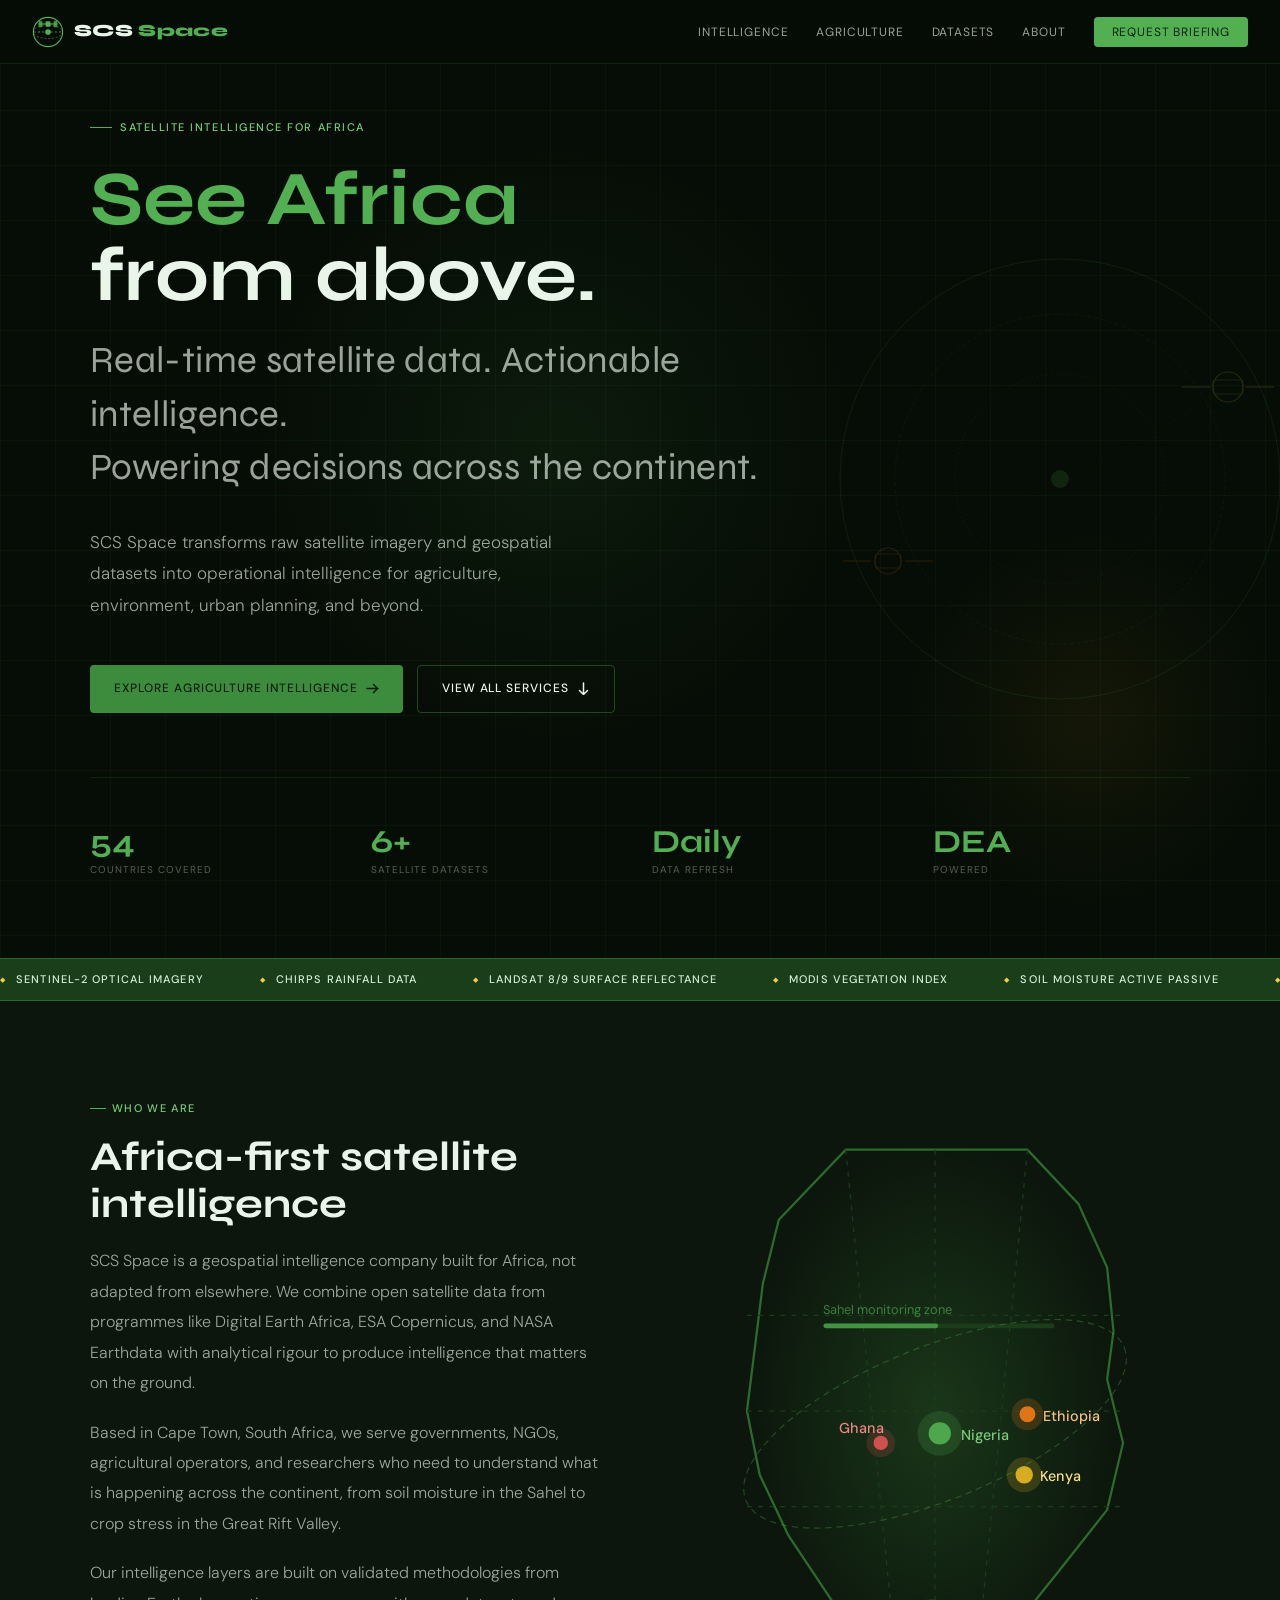
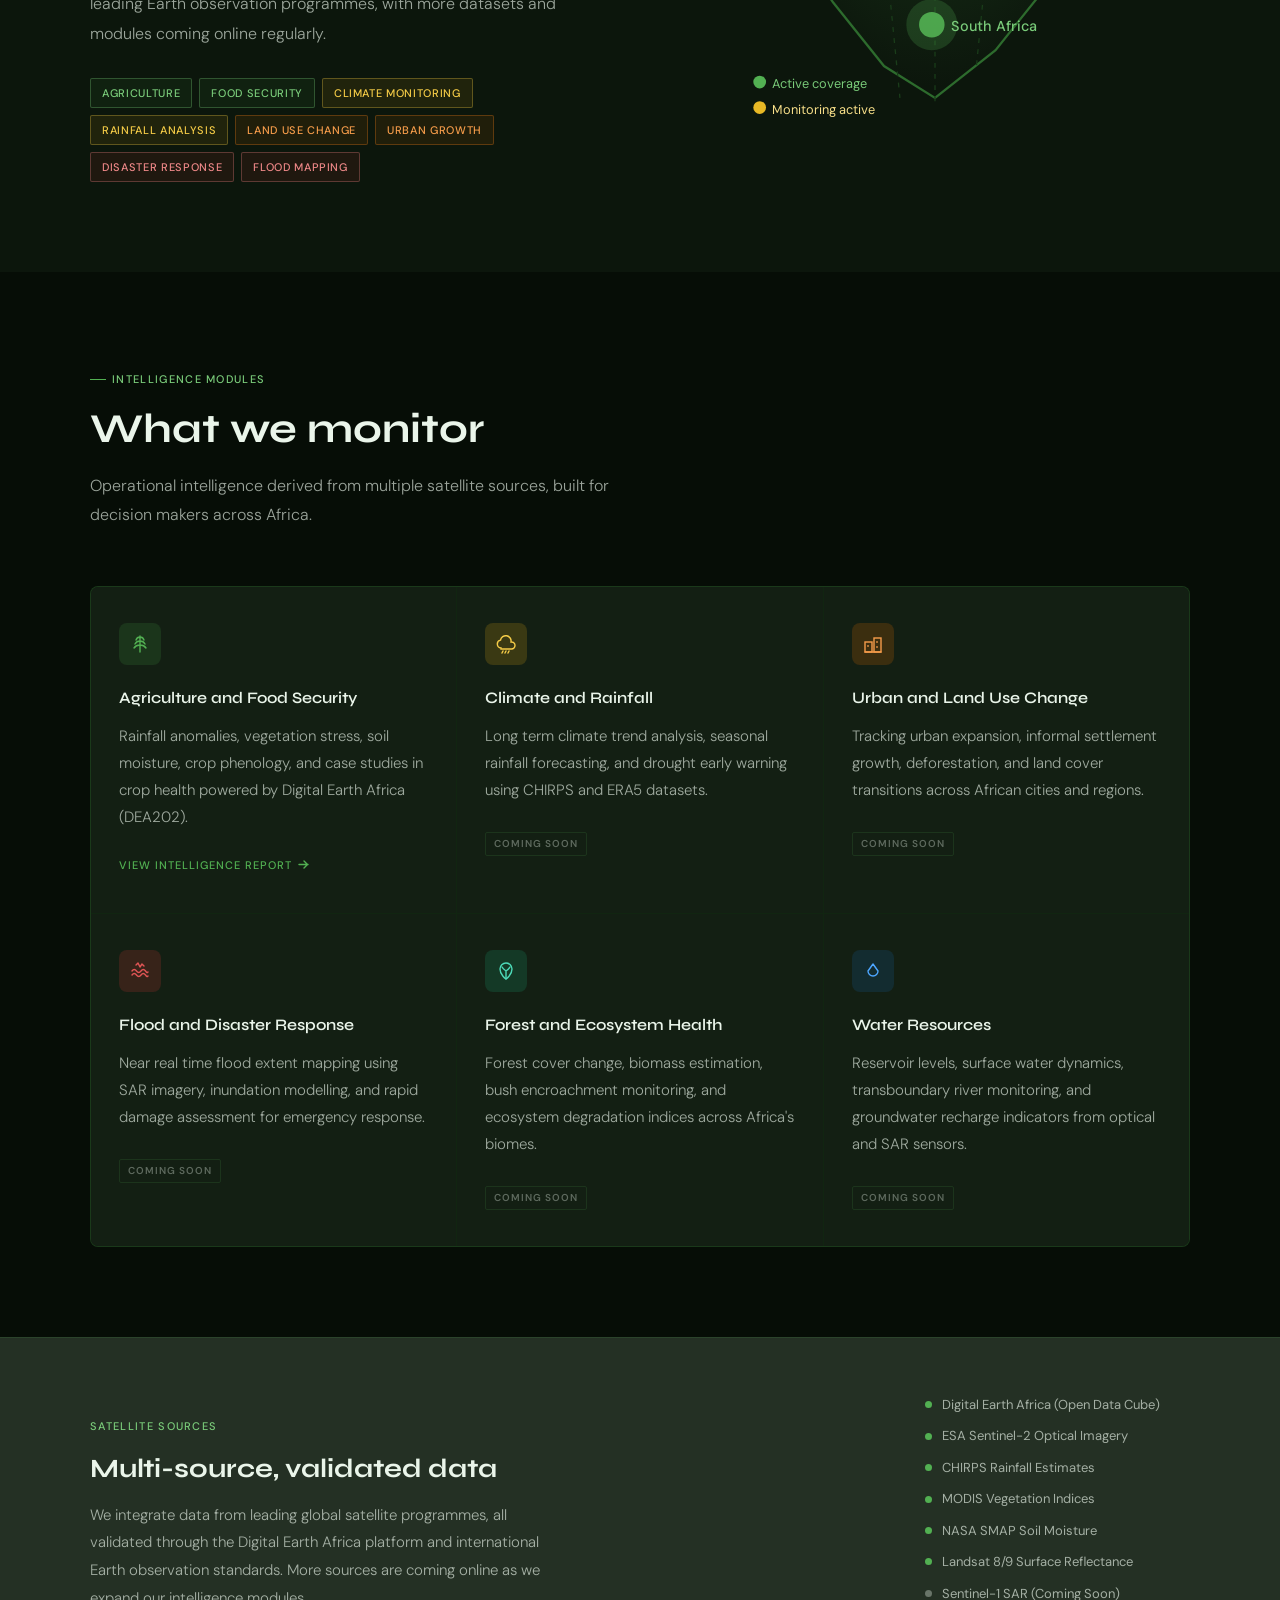
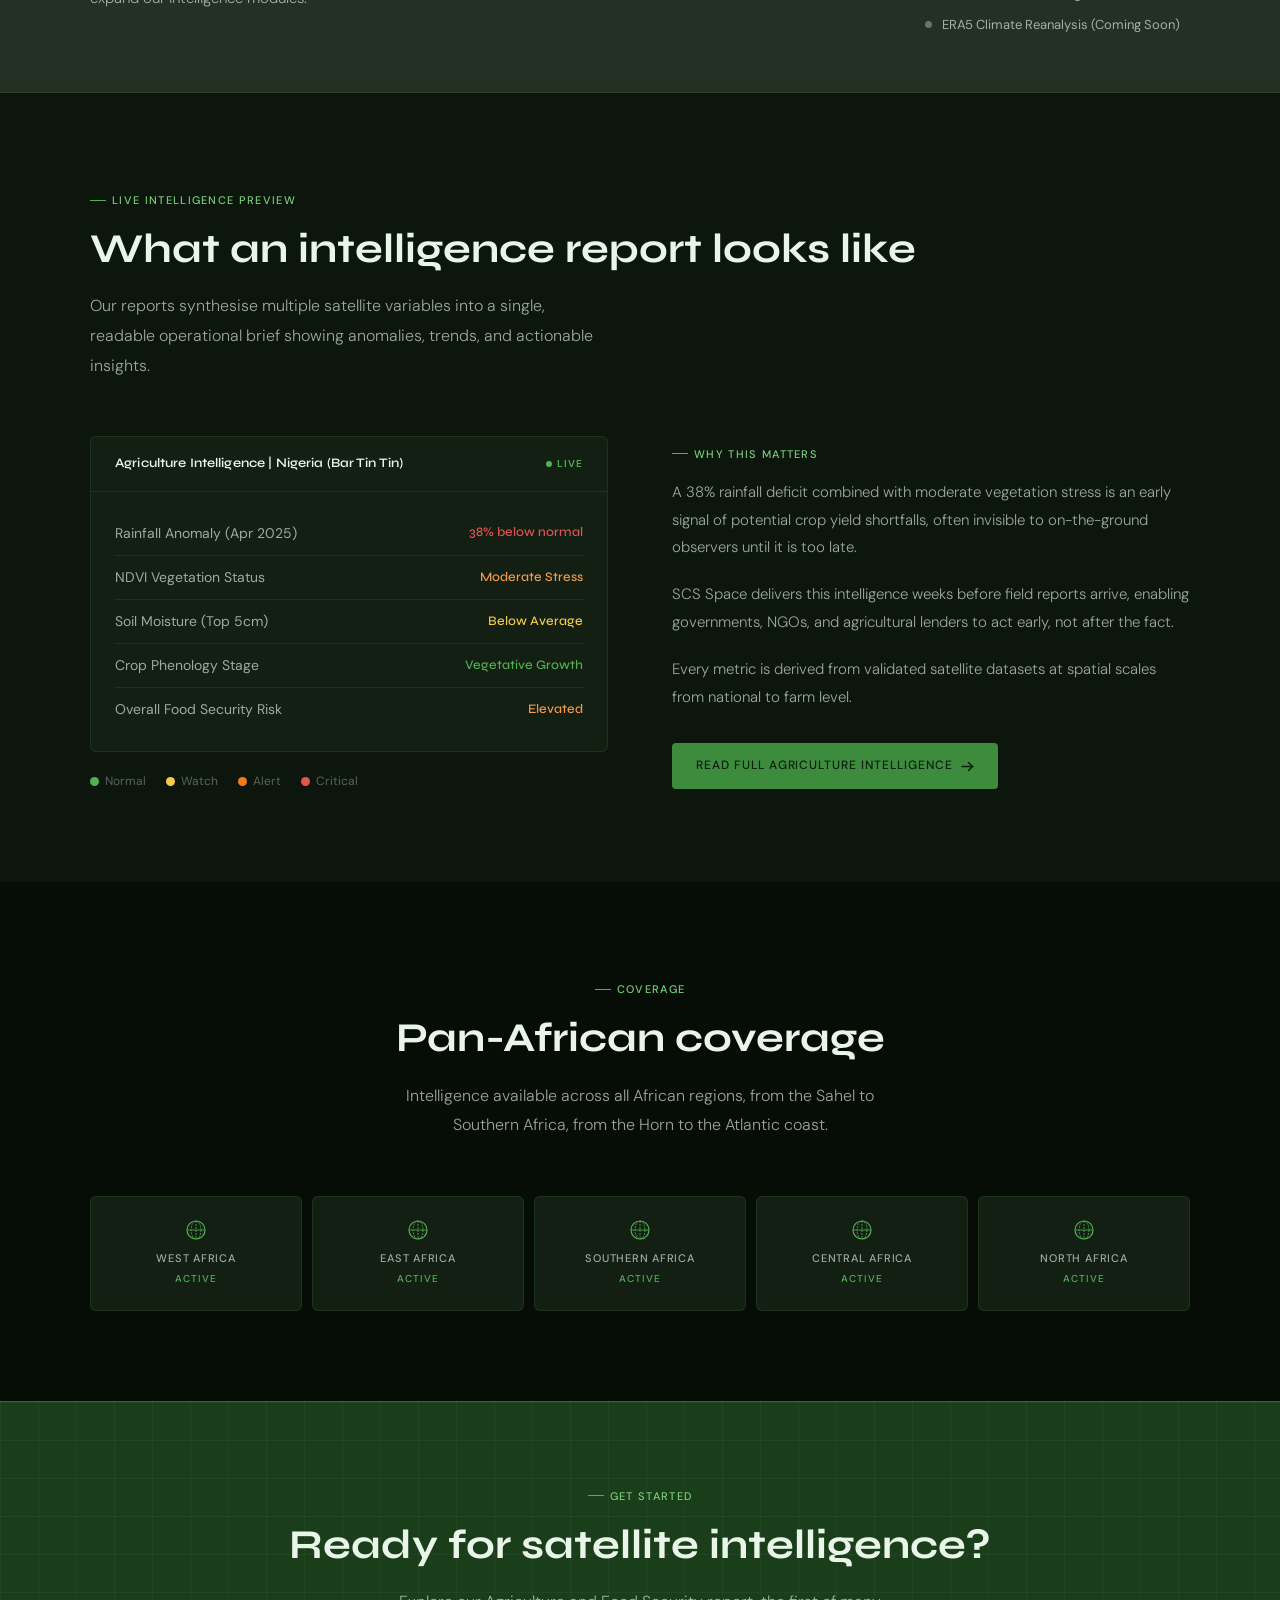
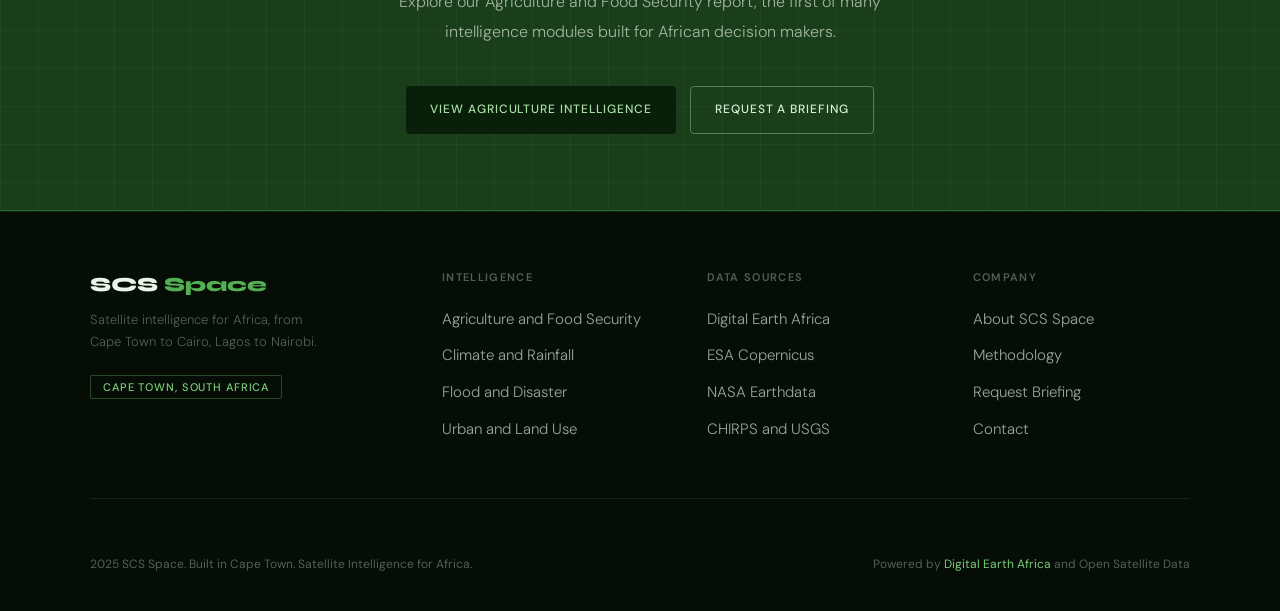
==== commit 94b824f7: "Update pages" ====
--- a/index.html
+++ b/index.html
@@ -184,42 +184,42 @@
     <div class="services-grid fade-in">
 
       <div class="svc cg">
-        <div class="svc-icon ig">🌾</div>
+        <div class="svc-icon ig"><svg width="20" height="20" viewBox="0 0 20 20" fill="none"><path d="M10 2v16M6 6c0 0 1-3 4-3s4 3 4 3M5 10c0 0 1.5-3 5-3s5 3 5 3M4 14c0 0 2-3 6-3s6 3 6 3" stroke="#52b052" stroke-width="1.4" stroke-linecap="round"/></svg></div>
         <h3 class="svc-name">Agriculture and Food Security</h3>
         <p class="svc-desc">Rainfall anomalies, vegetation stress, soil moisture, crop phenology, and case studies in crop health powered by Digital Earth Africa (DEA202).</p>
         <a href="agriculture.html" class="svc-link lg">View Intelligence Report <svg width="11" height="11" viewBox="0 0 11 11" fill="none"><path d="M1 5.5h9M6 2l3.5 3.5L6 9" stroke="currentColor" stroke-width="1.4" stroke-linecap="round" stroke-linejoin="round"/></svg></a>
       </div>
 
       <div class="svc cy">
-        <div class="svc-icon iy">🌧️</div>
+        <div class="svc-icon iy"><svg width="20" height="20" viewBox="0 0 20 20" fill="none"><path d="M5 14a4 4 0 01-.5-7.9A5 5 0 0115 8h.5a3.5 3.5 0 010 7H5z" stroke="#f5cc47" stroke-width="1.4" stroke-linecap="round"/><path d="M7 17l-1 2M10 17l-1 2M13 17l-1 2" stroke="#f5cc47" stroke-width="1.4" stroke-linecap="round"/></svg></div>
         <h3 class="svc-name">Climate and Rainfall</h3>
         <p class="svc-desc">Long term climate trend analysis, seasonal rainfall forecasting, and drought early warning using CHIRPS and ERA5 datasets.</p>
         <span class="coming-badge">Coming Soon</span>
       </div>
 
       <div class="svc co">
-        <div class="svc-icon io">🏙️</div>
+        <div class="svc-icon io"><svg width="20" height="20" viewBox="0 0 20 20" fill="none"><rect x="2" y="8" width="7" height="10" stroke="#f59c4a" stroke-width="1.4"/><rect x="11" y="4" width="7" height="14" stroke="#f59c4a" stroke-width="1.4"/><path d="M2 18h16" stroke="#f59c4a" stroke-width="1.4" stroke-linecap="round"/><rect x="4" y="11" width="2" height="2" fill="#f59c4a" opacity="0.6"/><rect x="13" y="7" width="2" height="2" fill="#f59c4a" opacity="0.6"/><rect x="13" y="12" width="2" height="2" fill="#f59c4a" opacity="0.6"/></svg></div>
         <h3 class="svc-name">Urban and Land Use Change</h3>
         <p class="svc-desc">Tracking urban expansion, informal settlement growth, deforestation, and land cover transitions across African cities and regions.</p>
         <span class="coming-badge">Coming Soon</span>
       </div>
 
       <div class="svc cr">
-        <div class="svc-icon ir">🌊</div>
+        <div class="svc-icon ir"><svg width="20" height="20" viewBox="0 0 20 20" fill="none"><path d="M2 10c1.5-2 3-2 4.5 0s3 2 4.5 0 3-2 4.5 0S17 12 18 11" stroke="#e05555" stroke-width="1.4" stroke-linecap="round"/><path d="M2 14c1.5-2 3-2 4.5 0s3 2 4.5 0 3-2 4.5 0S17 16 18 15" stroke="#e05555" stroke-width="1.4" stroke-linecap="round"/><path d="M6 4l2-2 2 4 2-3 2 2" stroke="#e05555" stroke-width="1.4" stroke-linecap="round" stroke-linejoin="round"/></svg></div>
         <h3 class="svc-name">Flood and Disaster Response</h3>
         <p class="svc-desc">Near real time flood extent mapping using SAR imagery, inundation modelling, and rapid damage assessment for emergency response.</p>
         <span class="coming-badge">Coming Soon</span>
       </div>
 
       <div class="svc ct">
-        <div class="svc-icon it">🌿</div>
+        <div class="svc-icon it"><svg width="20" height="20" viewBox="0 0 20 20" fill="none"><path d="M10 18C10 18 4 14 4 8a6 6 0 0112 0c0 6-6 10-6 10z" stroke="#4dd9b8" stroke-width="1.4" stroke-linecap="round"/><path d="M10 18V10M10 10C10 10 7 8 6 6M10 10c0 0 3-2 4-4" stroke="#4dd9b8" stroke-width="1.4" stroke-linecap="round"/></svg></div>
         <h3 class="svc-name">Forest and Ecosystem Health</h3>
         <p class="svc-desc">Forest cover change, biomass estimation, bush encroachment monitoring, and ecosystem degradation indices across Africa's biomes.</p>
         <span class="coming-badge">Coming Soon</span>
       </div>
 
       <div class="svc cb">
-        <div class="svc-icon ib">💧</div>
+        <div class="svc-icon ib"><svg width="20" height="20" viewBox="0 0 20 20" fill="none"><path d="M10 3L5 10a5 5 0 0010 0L10 3z" stroke="#4da6ff" stroke-width="1.4" stroke-linecap="round" stroke-linejoin="round"/></svg></div>
         <h3 class="svc-name">Water Resources</h3>
         <p class="svc-desc">Reservoir levels, surface water dynamics, transboundary river monitoring, and groundwater recharge indicators from optical and SAR sensors.</p>
         <span class="coming-badge">Coming Soon</span>
@@ -299,11 +299,11 @@
     <h2 class="section-heading fade-in">Pan-African coverage</h2>
     <p class="section-subheading fade-in" style="margin:0 auto 3.5rem;">Intelligence available across all African regions, from the Sahel to Southern Africa, from the Horn to the Atlantic coast.</p>
     <div class="region-grid fade-in">
-      <div class="region-card"><span class="region-flag">🌍</span><div class="region-name">West Africa</div><div class="region-status">Active</div></div>
-      <div class="region-card"><span class="region-flag">🌍</span><div class="region-name">East Africa</div><div class="region-status">Active</div></div>
-      <div class="region-card"><span class="region-flag">🌍</span><div class="region-name">Southern Africa</div><div class="region-status">Active</div></div>
-      <div class="region-card"><span class="region-flag">🌍</span><div class="region-name">Central Africa</div><div class="region-status">Active</div></div>
-      <div class="region-card"><span class="region-flag">🌍</span><div class="region-name">North Africa</div><div class="region-status">Active</div></div>
+      <div class="region-card"><span class="region-flag"><svg width="22" height="22" viewBox="0 0 22 22" fill="none"><circle cx="11" cy="11" r="9" stroke="#52b052" stroke-width="1.2"/><ellipse cx="11" cy="11" rx="5" ry="9" stroke="#52b052" stroke-width="0.8" stroke-dasharray="2 1"/><line x1="2" y1="11" x2="20" y2="11" stroke="#52b052" stroke-width="0.8"/><line x1="11" y1="2" x2="11" y2="20" stroke="#52b052" stroke-width="0.8" stroke-dasharray="2 1"/></svg></span><div class="region-name">West Africa</div><div class="region-status">Active</div></div>
+      <div class="region-card"><span class="region-flag"><svg width="22" height="22" viewBox="0 0 22 22" fill="none"><circle cx="11" cy="11" r="9" stroke="#52b052" stroke-width="1.2"/><ellipse cx="11" cy="11" rx="5" ry="9" stroke="#52b052" stroke-width="0.8" stroke-dasharray="2 1"/><line x1="2" y1="11" x2="20" y2="11" stroke="#52b052" stroke-width="0.8"/><line x1="11" y1="2" x2="11" y2="20" stroke="#52b052" stroke-width="0.8" stroke-dasharray="2 1"/></svg></span><div class="region-name">East Africa</div><div class="region-status">Active</div></div>
+      <div class="region-card"><span class="region-flag"><svg width="22" height="22" viewBox="0 0 22 22" fill="none"><circle cx="11" cy="11" r="9" stroke="#52b052" stroke-width="1.2"/><ellipse cx="11" cy="11" rx="5" ry="9" stroke="#52b052" stroke-width="0.8" stroke-dasharray="2 1"/><line x1="2" y1="11" x2="20" y2="11" stroke="#52b052" stroke-width="0.8"/><line x1="11" y1="2" x2="11" y2="20" stroke="#52b052" stroke-width="0.8" stroke-dasharray="2 1"/></svg></span><div class="region-name">Southern Africa</div><div class="region-status">Active</div></div>
+      <div class="region-card"><span class="region-flag"><svg width="22" height="22" viewBox="0 0 22 22" fill="none"><circle cx="11" cy="11" r="9" stroke="#52b052" stroke-width="1.2"/><ellipse cx="11" cy="11" rx="5" ry="9" stroke="#52b052" stroke-width="0.8" stroke-dasharray="2 1"/><line x1="2" y1="11" x2="20" y2="11" stroke="#52b052" stroke-width="0.8"/><line x1="11" y1="2" x2="11" y2="20" stroke="#52b052" stroke-width="0.8" stroke-dasharray="2 1"/></svg></span><div class="region-name">Central Africa</div><div class="region-status">Active</div></div>
+      <div class="region-card"><span class="region-flag"><svg width="22" height="22" viewBox="0 0 22 22" fill="none"><circle cx="11" cy="11" r="9" stroke="#52b052" stroke-width="1.2"/><ellipse cx="11" cy="11" rx="5" ry="9" stroke="#52b052" stroke-width="0.8" stroke-dasharray="2 1"/><line x1="2" y1="11" x2="20" y2="11" stroke="#52b052" stroke-width="0.8"/><line x1="11" y1="2" x2="11" y2="20" stroke="#52b052" stroke-width="0.8" stroke-dasharray="2 1"/></svg></span><div class="region-name">North Africa</div><div class="region-status">Active</div></div>
     </div>
   </div>
 </section>
--- a/style.css
+++ b/style.css
@@ -109,13 +109,13 @@
 
 .section-heading {
   font-family: var(--fd);
-  font-size: clamp(1.9rem, 3.5vw, 3rem);
-  font-weight: 700; line-height: 1.1;
-  letter-spacing: -0.02em; margin-bottom: 1.2rem;
+  font-size: clamp(1.8rem, 3.2vw, 2.8rem);
+  font-weight: 700; line-height: 1.15;
+  letter-spacing: 0em; margin-bottom: 1.2rem;
 }
 .section-subheading {
-  font-size: 15px; font-weight: 300; color: var(--ts);
-  max-width: 520px; line-height: 1.8; margin-bottom: 3.5rem;
+  font-size: 16px; font-weight: 300; color: var(--ts);
+  max-width: 520px; line-height: 1.85; margin-bottom: 3.5rem;
 }
 
 /* ============================================================
@@ -168,7 +168,7 @@
 .footer-tagline { font-size: 13px; font-weight: 300; color: var(--tm); line-height: 1.7; margin-bottom: 1.25rem; max-width: 230px; }
 .footer-col-title { font-size: 11px; font-weight: 600; letter-spacing: 0.12em; text-transform: uppercase; color: var(--tm); margin-bottom: 1.2rem; }
 .footer-links { list-style: none; display: flex; flex-direction: column; gap: 0.65rem; }
-.footer-links a { font-size: 14px; font-weight: 300; color: var(--ts); text-decoration: none; transition: color 0.2s; }
+.footer-links a { font-size: 15px; font-weight: 300; color: var(--ts); text-decoration: none; transition: color 0.2s; }
 .footer-links a:hover { color: var(--g300); }
 .footer-bottom { display: flex; justify-content: space-between; align-items: center; gap: 1rem; flex-wrap: wrap; }
 .footer-copy { font-size: 12px; color: var(--tm); }
@@ -199,8 +199,8 @@
 }
 .hero-eyebrow::before { content: ''; width: 22px; height: 1px; background: var(--g400); }
 .hero-title {
-  font-family: var(--fd); font-size: clamp(2.6rem, 7vw, 6.5rem);
-  font-weight: 800; line-height: 0.95; letter-spacing: -0.02em;
+  font-family: var(--fd); font-size: clamp(2.4rem, 6vw, 5.8rem);
+  font-weight: 700; line-height: 1.0; letter-spacing: 0em;
   margin-bottom: 2rem; max-width: 780px;
 }
 .hero-title .accent { color: var(--g400); }
@@ -208,7 +208,7 @@
   display: block; font-size: 0.48em; font-weight: 400;
   color: var(--ts); letter-spacing: 0.01em; line-height: 1.45; margin-top: 0.55em;
 }
-.hero-desc { font-size: 16px; font-weight: 300; color: var(--ts); max-width: 500px; margin-bottom: 2.75rem; line-height: 1.8; }
+.hero-desc { font-size: 17px; font-weight: 300; color: var(--ts); max-width: 500px; margin-bottom: 2.75rem; line-height: 1.85; }
 .hero-actions { display: flex; gap: 0.875rem; flex-wrap: wrap; }
 .hero-stats {
   display: grid; grid-template-columns: repeat(4, 1fr);
@@ -228,7 +228,7 @@
 /* ── ABOUT ── */
 .about { background: var(--dark2); }
 .about-grid { display: grid; grid-template-columns: 1fr 1fr; gap: 5rem; align-items: center; }
-.about-body { font-size: 15px; font-weight: 300; color: var(--ts); line-height: 1.85; margin-bottom: 1.2rem; }
+.about-body { font-size: 16px; font-weight: 300; color: var(--ts); line-height: 1.9; margin-bottom: 1.2rem; }
 .about-pills { display: flex; flex-wrap: wrap; gap: 7px; margin-top: 1.75rem; }
 .about-pill { font-size: 11px; font-weight: 500; letter-spacing: 0.06em; text-transform: uppercase; padding: 5px 11px; border-radius: 2px; border: 1px solid; }
 .pill-g { color: var(--g300); border-color: rgba(122,204,122,0.3); background: rgba(61,139,61,0.1); }
@@ -249,15 +249,15 @@
 .cr::before { background: var(--r400); }
 .ct::before { background: #4dd9b8; }
 .cb::before { background: #4da6ff; }
-.svc-icon { width: 42px; height: 42px; border-radius: 8px; display: flex; align-items: center; justify-content: center; margin-bottom: 1.25rem; font-size: 19px; }
+.svc-icon { width: 42px; height: 42px; border-radius: 8px; display: flex; align-items: center; justify-content: center; margin-bottom: 1.25rem; }
 .ig { background: rgba(61,139,61,0.2); }
 .iy { background: rgba(212,160,23,0.2); }
 .io { background: rgba(217,107,0,0.2); }
 .ir { background: rgba(201,53,53,0.2); }
 .it { background: rgba(29,158,117,0.2); }
 .ib { background: rgba(24,95,165,0.2); }
-.svc-name { font-family: var(--fd); font-size: 16px; font-weight: 600; margin-bottom: 0.7rem; letter-spacing: -0.01em; }
-.svc-desc { font-size: 14px; font-weight: 300; color: var(--ts); line-height: 1.75; margin-bottom: 1.25rem; }
+.svc-name { font-family: var(--fd); font-size: 16px; font-weight: 600; margin-bottom: 0.7rem; letter-spacing: 0em; }
+.svc-desc { font-size: 15px; font-weight: 300; color: var(--ts); line-height: 1.8; margin-bottom: 1.25rem; }
 .svc-link { font-size: 11px; font-weight: 500; letter-spacing: 0.09em; text-transform: uppercase; text-decoration: none; display: inline-flex; align-items: center; gap: 6px; transition: gap 0.2s; }
 .svc-link:hover { gap: 10px; }
 .lg { color: var(--g400); } .ly { color: var(--y300); } .lo { color: var(--o300); } .lr { color: var(--r300); } .lt { color: #4dd9b8; } .lb { color: #4da6ff; }
@@ -267,8 +267,8 @@
 .data-strip { background: var(--surf); border-top: 1px solid var(--bdr); border-bottom: 1px solid var(--bdr); padding: 56px 2rem; }
 .data-strip-inner { max-width: 1100px; margin: 0 auto; display: grid; grid-template-columns: 1fr auto; gap: 4rem; align-items: center; }
 .ds-label { font-size: 11px; font-weight: 500; letter-spacing: 0.12em; text-transform: uppercase; color: var(--g300); margin-bottom: 0.75rem; }
-.ds-heading { font-family: var(--fd); font-size: 1.7rem; font-weight: 700; letter-spacing: -0.02em; margin-bottom: 0.7rem; }
-.ds-body { font-size: 14px; font-weight: 300; color: var(--ts); max-width: 460px; line-height: 1.8; }
+.ds-heading { font-family: var(--fd); font-size: 1.65rem; font-weight: 700; letter-spacing: 0em; margin-bottom: 0.7rem; }
+.ds-body { font-size: 15px; font-weight: 300; color: var(--ts); max-width: 460px; line-height: 1.85; }
 .ds-list { display: flex; flex-direction: column; gap: 10px; min-width: 265px; }
 .ds-item { display: flex; align-items: center; gap: 10px; font-size: 13px; font-weight: 400; color: var(--ts); }
 .dot { width: 7px; height: 7px; border-radius: 50%; flex-shrink: 0; }
@@ -284,7 +284,7 @@
 .status-live { font-size: 10px; font-weight: 600; letter-spacing: 0.1em; text-transform: uppercase; color: var(--g400); display: flex; align-items: center; gap: 5px; white-space: nowrap; }
 .status-live::before { content: ''; width: 6px; height: 6px; border-radius: 50%; background: var(--g400); animation: pulse 2s infinite; }
 .intel-card-body { padding: 1.25rem 1.75rem; }
-.intel-row { display: flex; justify-content: space-between; align-items: center; padding: 10px 0; border-bottom: 1px solid var(--bdr); font-size: 13px; }
+.intel-row { display: flex; justify-content: space-between; align-items: center; padding: 10px 0; border-bottom: 1px solid var(--bdr); font-size: 14px; }
 .intel-row:last-child { border-bottom: none; }
 .intel-row-label { color: var(--ts); }
 .intel-row-value { font-weight: 500; font-family: var(--fd); font-size: 13px; }
@@ -298,7 +298,7 @@
 .region-grid { display: grid; grid-template-columns: repeat(5, 1fr); gap: 10px; }
 .region-card { background: var(--dark3); border: 1px solid var(--bdr); border-radius: 6px; padding: 1.4rem 0.75rem; text-align: center; transition: border-color 0.2s, background 0.2s; }
 .region-card:hover { border-color: var(--bdrb); background: var(--surf); }
-.region-flag { font-size: 22px; margin-bottom: 8px; display: block; }
+.region-flag { display: flex; justify-content: center; margin-bottom: 8px; }
 .region-name { font-size: 11px; font-weight: 500; letter-spacing: 0.07em; text-transform: uppercase; color: var(--ts); margin-bottom: 4px; }
 .region-status { font-size: 10px; font-weight: 500; letter-spacing: 0.09em; text-transform: uppercase; color: var(--g400); }
 
@@ -322,9 +322,9 @@
 .breadcrumb span { color: var(--g400); }
 .page-hero-tag { display: inline-flex; align-items: center; gap: 6px; font-size: 11px; font-weight: 500; letter-spacing: 0.12em; text-transform: uppercase; color: var(--g300); margin-bottom: 1rem; }
 .page-hero-tag::before { content: ''; width: 16px; height: 1px; background: var(--g400); }
-.page-hero-title { font-family: var(--fd); font-size: clamp(2rem, 5vw, 4rem); font-weight: 800; line-height: 1; letter-spacing: -0.02em; margin-bottom: 1.25rem; }
+.page-hero-title { font-family: var(--fd); font-size: clamp(1.9rem, 4.5vw, 3.6rem); font-weight: 700; line-height: 1.1; letter-spacing: 0em; margin-bottom: 1.25rem; }
 .page-hero-title span { color: var(--g400); }
-.page-hero-desc { font-size: 16px; font-weight: 300; color: var(--ts); max-width: 620px; line-height: 1.8; margin-bottom: 2.5rem; }
+.page-hero-desc { font-size: 17px; font-weight: 300; color: var(--ts); max-width: 620px; line-height: 1.85; margin-bottom: 2.5rem; }
 .hero-meta { display: flex; flex-wrap: wrap; gap: 1rem; margin-bottom: 2.5rem; }
 .hero-meta-item { display: flex; align-items: center; gap: 7px; font-size: 12px; font-weight: 400; color: var(--tm); letter-spacing: 0.04em; }
 .hero-meta-item strong { color: var(--ts); font-weight: 500; }
@@ -363,9 +363,9 @@
 .tag-orange { color: var(--o300); background: rgba(217,107,0,0.12); border: 1px solid rgba(240,124,26,0.3); }
 .tag-red { color: var(--r300); background: rgba(201,53,53,0.12); border: 1px solid rgba(224,85,85,0.3); }
 .tag-blue { color: #7ab8f5; background: rgba(24,95,165,0.12); border: 1px solid rgba(74,166,255,0.3); }
-.session-title { font-family: var(--fd); font-size: clamp(1.4rem, 2.5vw, 2rem); font-weight: 700; line-height: 1.15; letter-spacing: -0.02em; margin-bottom: 0.5rem; }
+.session-title { font-family: var(--fd); font-size: clamp(1.3rem, 2.2vw, 1.75rem); font-weight: 700; line-height: 1.2; letter-spacing: 0em; margin-bottom: 0.5rem; }
 .session-subtitle { font-size: 13px; font-weight: 400; color: var(--tm); font-family: var(--fm); letter-spacing: 0.04em; }
-.session-intro { font-size: 15px; font-weight: 300; color: var(--ts); line-height: 1.85; margin-bottom: 2rem; max-width: 680px; }
+.session-intro { font-size: 16px; font-weight: 300; color: var(--ts); line-height: 1.9; margin-bottom: 2rem; max-width: 680px; }
 
 /* Measure grid */
 .measure-grid { display: grid; grid-template-columns: repeat(3, 1fr); gap: 10px; margin-bottom: 2rem; }
@@ -384,14 +384,14 @@
 .step-item { display: flex; gap: 12px; align-items: flex-start; padding: 10px 0; border-bottom: 1px solid var(--bdr); }
 .step-item:last-child { border-bottom: none; }
 .step-num { font-family: var(--fm); font-size: 11px; color: var(--g400); min-width: 24px; padding-top: 2px; }
-.step-text { font-size: 14px; font-weight: 300; color: var(--ts); line-height: 1.7; }
+.step-text { font-size: 15px; font-weight: 300; color: var(--ts); line-height: 1.8; }
 .step-text strong { color: var(--tp); font-weight: 500; }
 
 /* Takeaway */
 .takeaway { display: flex; gap: 1rem; background: rgba(61,139,61,0.07); border: 1px solid rgba(82,176,82,0.2); border-left: 3px solid var(--g400); border-radius: 4px; padding: 1.25rem 1.5rem; margin-top: 1.75rem; }
-.takeaway-icon { font-size: 16px; flex-shrink: 0; margin-top: 2px; }
+.takeaway-icon { display: flex; align-items: center; flex-shrink: 0; margin-top: 2px; }
 .takeaway-title { font-size: 12px; font-weight: 600; letter-spacing: 0.08em; text-transform: uppercase; color: var(--g300); margin-bottom: 5px; }
-.takeaway-text { font-size: 14px; font-weight: 300; color: var(--ts); line-height: 1.75; }
+.takeaway-text { font-size: 15px; font-weight: 300; color: var(--ts); line-height: 1.8; }
 
 /* Source chips */
 .source-chips { display: flex; flex-wrap: wrap; gap: 7px; margin-top: 1.25rem; }
@@ -401,7 +401,7 @@
 .case-study-banner { background: linear-gradient(135deg, var(--dark3) 0%, rgba(26,61,26,0.4) 100%); border: 1px solid var(--bdrb); border-radius: 8px; padding: 2rem; margin-bottom: 2.5rem; position: relative; overflow: hidden; }
 .case-study-banner::before { content: ''; position: absolute; top: 0; right: 0; width: 200px; height: 200px; background: radial-gradient(ellipse, rgba(82,176,82,0.12) 0%, transparent 70%); }
 .csb-eyebrow { font-size: 10px; font-weight: 600; letter-spacing: 0.12em; text-transform: uppercase; color: var(--g300); margin-bottom: 8px; }
-.csb-title { font-family: var(--fd); font-size: 1.5rem; font-weight: 700; letter-spacing: -0.01em; margin-bottom: 6px; }
+.csb-title { font-family: var(--fd); font-size: 1.5rem; font-weight: 700; letter-spacing: 0em; margin-bottom: 6px; }
 .csb-sub { font-size: 13px; font-weight: 300; color: var(--ts); }
 .csb-meta { display: flex; flex-wrap: wrap; gap: 1.25rem; margin-top: 1.25rem; }
 .csb-meta-item { font-size: 12px; color: var(--tm); display: flex; gap: 6px; }
@@ -418,7 +418,7 @@
 .sp-orange { color: var(--o300); background: rgba(217,107,0,0.15); }
 .sp-red { color: var(--r300); background: rgba(201,53,53,0.15); }
 .intel-card-body { padding: 1.25rem 1.5rem; }
-.intel-metric { display: flex; justify-content: space-between; align-items: center; padding: 8px 0; border-bottom: 1px solid var(--bdr); font-size: 13px; }
+.intel-metric { display: flex; justify-content: space-between; align-items: center; padding: 8px 0; border-bottom: 1px solid var(--bdr); font-size: 14px; }
 .intel-metric:last-child { border-bottom: none; }
 .intel-metric-label { color: var(--ts); }
 .intel-metric-value { font-family: var(--fd); font-size: 13px; font-weight: 600; }
@@ -437,10 +437,10 @@
 /* Integrated grid */
 .integrated-grid { display: grid; grid-template-columns: repeat(3, 1fr); gap: 10px; margin-bottom: 2rem; }
 .int-card { background: var(--dark3); border: 1px solid var(--bdr); border-radius: 6px; padding: 1.25rem; }
-.int-card-icon { font-size: 22px; margin-bottom: 10px; }
+.int-card-icon { display: flex; align-items: center; margin-bottom: 10px; }
 .int-card-label { font-size: 11px; font-weight: 600; letter-spacing: 0.08em; text-transform: uppercase; color: var(--tm); margin-bottom: 6px; }
 .int-card-value { font-family: var(--fd); font-size: 1.3rem; font-weight: 700; margin-bottom: 4px; }
-.int-card-note { font-size: 12px; font-weight: 300; color: var(--tm); line-height: 1.5; }
+.int-card-note { font-size: 13px; font-weight: 300; color: var(--tm); line-height: 1.6; }
 
 /* ============================================================
    RESPONSIVE — TABLET (max 1024px)
